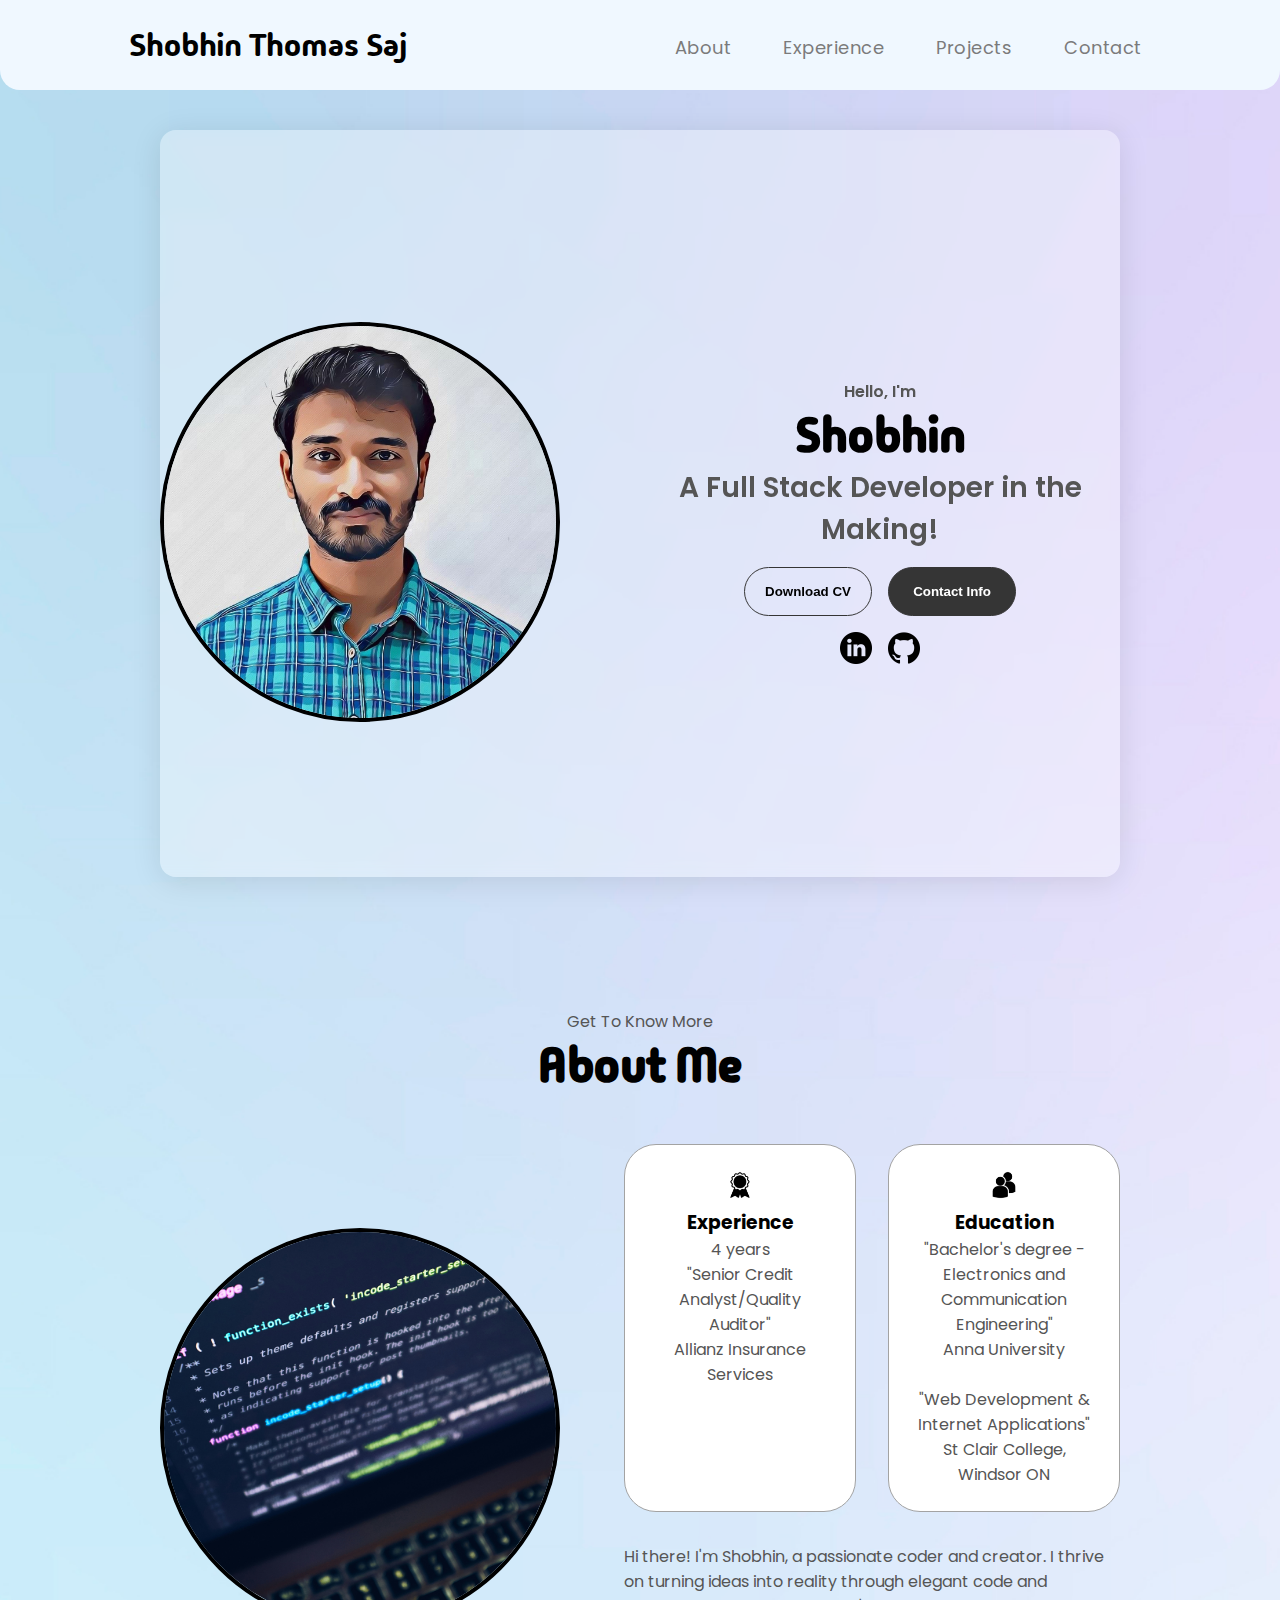
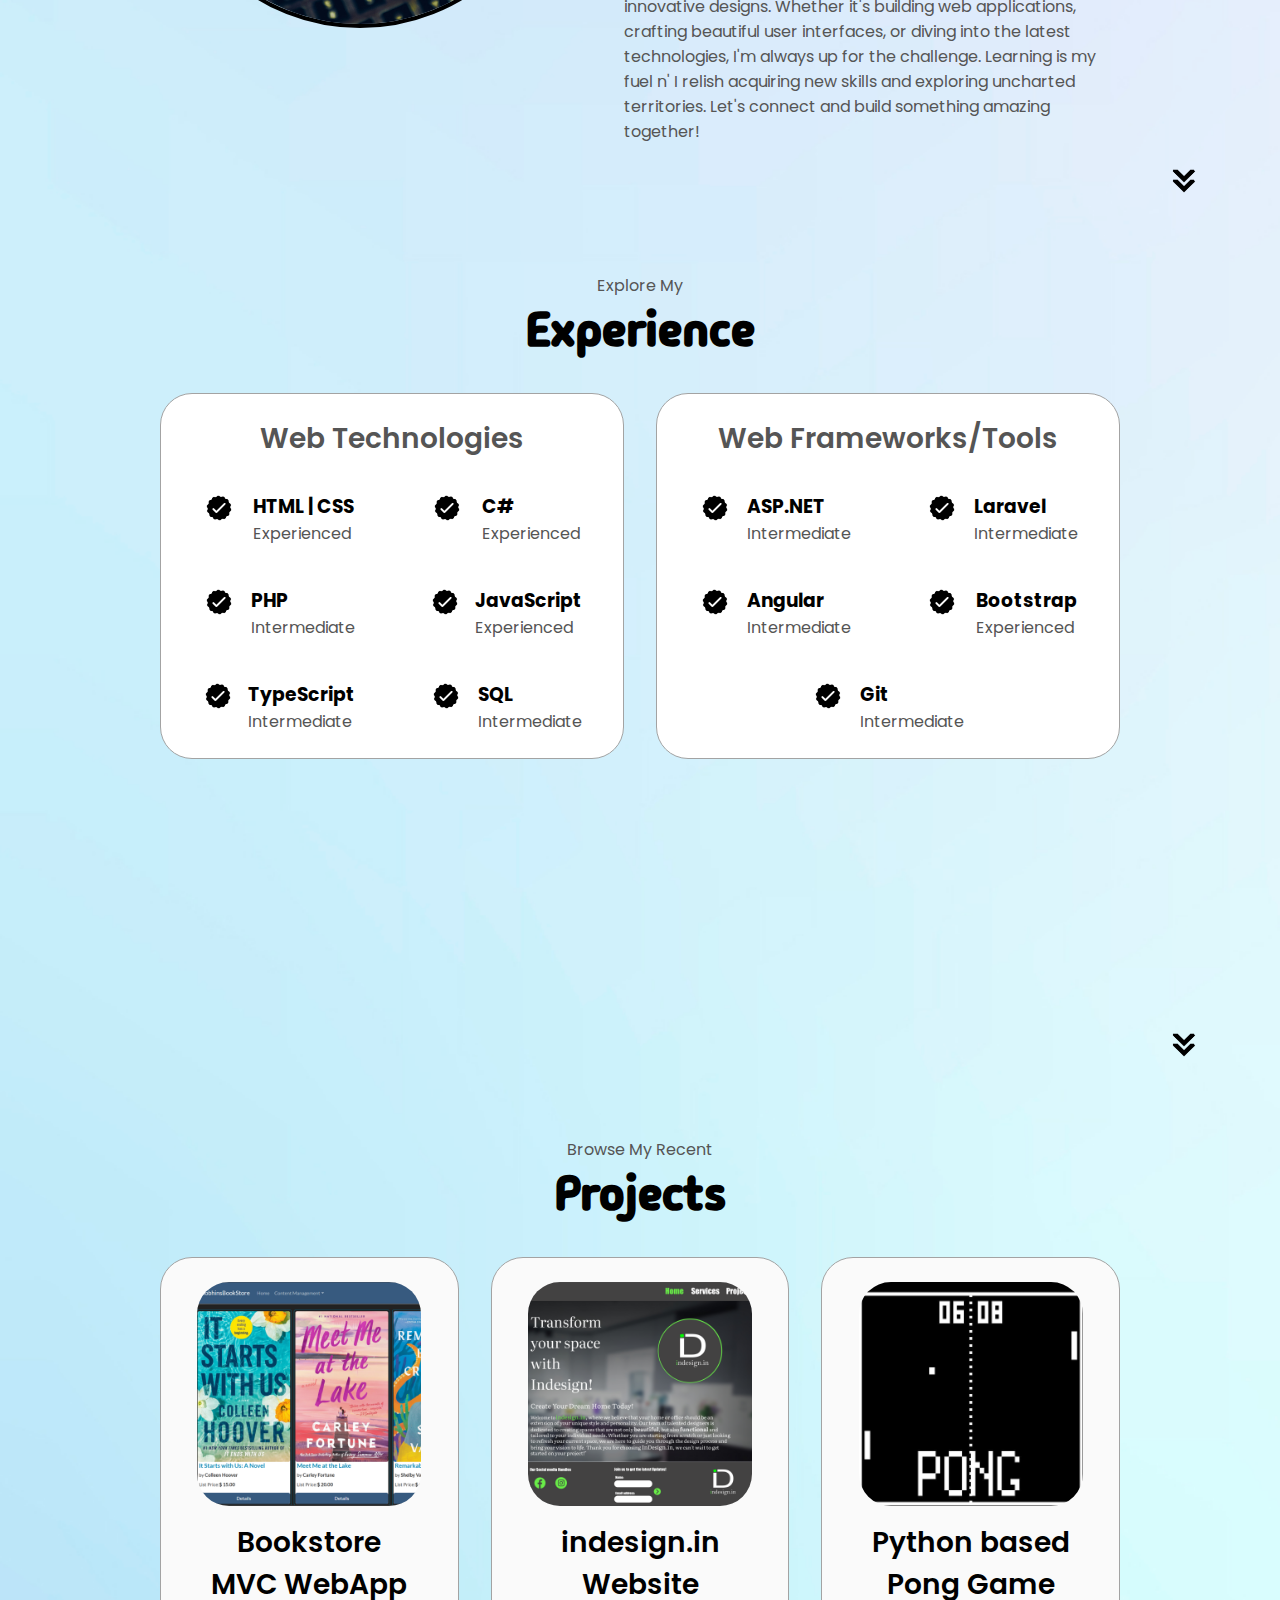
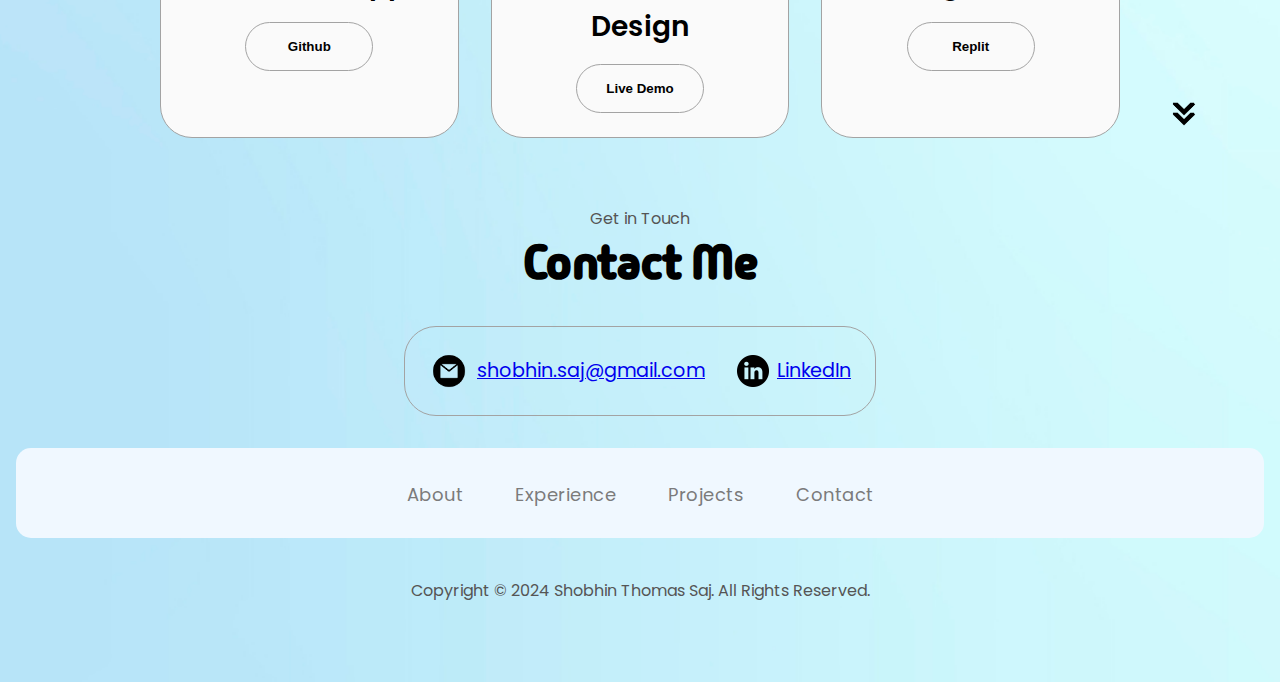
==== index.html @ ccf13d8a "navbar styling modified" ====
<!DOCTYPE html>
<html lang="en">
  <head>
    <meta charset="UTF-8" />
    <meta http-equiv="X-UA-Compatible" content="IE=edge" />
    <meta name="viewport" content="width=device-width, initial-scale=1.0" />
    <title>Shobhin Thomas Saj</title>
    <link rel="stylesheet" href="style.css" />
    <link rel="stylesheet" href="mediaqueries.css" />
    <script src="js/jquery.js"></script>
    <script src="js/script.js"></script>
  </head>
  <body>
    <nav id="desktop-nav">
      <div class="logo">Shobhin Thomas Saj</div>
      <div>
        <ul class="nav-links">
          <li><a href="#about">About</a></li>
          <li><a href="#experience">Experience</a></li>
          <li><a href="#projects">Projects</a></li>
          <li><a href="#contact">Contact</a></li>
        </ul>
      </div>
    </nav>
    <nav id="hamburger-nav">
      <div class="logo">Shobhin Thomas Saj</div>
      <div class="hamburger-menu">
        <div class="hamburger-icon">
          <span></span>
          <span></span>
          <span></span>
        </div>
        <div class="menu-links">
          <li><a href="#about">About</a></li>
          <li><a href="#experience">Experience</a></li>
          <li><a href="#projects">Projects</a></li>
          <li><a href="#contact">Contact</a></li>
        </div>
      </div>
    </nav>
    <section id="profile">
      <div class="section__pic-container">
        <img src="./assets/me.jpeg" alt="profile picture" />
      </div>
      <div class="section__text">
        <p class="section__text__p1">Hello, I'm</p>
        <h1 class="title">Shobhin</h1>
        <p class="section__text__p2">A Full Stack Developer in the Making!</p>
        <div class="btn-container">
          <button
            class="btn btn-color-2"
            onclick="window.open('./files/resume_shobhinthomassaj.pdf')" id="downloadLink"
          >
            Download CV
          </button>
          <button class="btn btn-color-1" onclick="location.href='./#contact'">
            Contact Info
          </button>
        </div>
        <div id="socials-container">
          <img
            src="./assets/linkedin.png"
            alt="My LinkedIn profile"
            class="icon"
            onclick="location.href='https://www.linkedin.com/in/shobhin-thomas-saj-b57856126'"
          />
          <img
            src="./assets/github.png"
            alt="My Github profile"
            class="icon"
            onclick="location.href='https://github.com/ShobhinSaj?tab=repositories/'"
          />
        </div>
      </div>
    </section>
    <section id="about">
      <p class="section__text__p1">Get To Know More</p>
      <h1 class="title">About Me</h1>
      <div class="section-container">
        <div class="section__pic-container">
          <img
            src="./assets/luca-bravo-XJXWbfSo2f0-unsplash.jpg"
            alt="Profile picture"
            data-source="Photo by Luca Bravo on Unsplash"
            class="about-pic"
          />
        </div>
        <div class="about-details-container">
          <div class="about-containers">
            <div class="details-container">
              <img
                src="./assets/experience.png"
                alt="Experience icon"
                class="icon"
              />
              <h3>Experience</h3>
              <p>4 years <br />"Senior Credit Analyst/Quality Auditor"<br />Allianz Insurance Services</p>
            </div>
            <div class="details-container">
              <img
                src="./assets/education.png"
                alt="Education icon"
                class="icon"
              />
              <h3>Education</h3>
              <p>"Bachelor's degree - Electronics and Communication Engineering"<br />Anna University<br /><br />
                "Web Development & Internet Applications"<br />St Clair College, Windsor ON</p>
            </div>
          </div>
          <div class="text-container">
            <p>
              Hi there! I'm Shobhin, a passionate coder and creator. I thrive on turning ideas 
          into reality through elegant code and innovative designs. Whether it's building 
          web applications, crafting beautiful user interfaces, or diving into the latest 
          technologies, I'm always up for the challenge. Learning is my fuel n' I relish 
          acquiring new skills and exploring uncharted territories. Let's connect and build 
          something amazing together!
            </p>
          </div>
        </div>
      </div>
      <img
        src="./assets/arrow.png"
        alt="Arrow icon"
        class="icon arrow"
        onclick="location.href='./#experience'"
      />
    </section>
    <section id="experience">
      <p class="section__text__p1">Explore My</p>
      <h1 class="title">Experience</h1>
      <div class="experience-details-container">
        <div class="about-containers">
          <div class="details-container">
            <h2 class="experience-sub-title">Web Technologies</h2>
            <div class="article-container">
              <article>
                <img
                  src="./assets/checkmark.png"
                  alt="Experience icon"
                  class="icon"
                />
                <div>
                  <h3>HTML | CSS</h3>
                  <p>Experienced</p>
                </div>
              </article>
              <article>
                <img
                  src="./assets/checkmark.png"
                  alt="Experience icon"
                  class="icon"
                />
                <div>
                  <h3>C#</h3>
                  <p>Experienced</p>
                </div>
              </article>
              <article>
                <img
                  src="./assets/checkmark.png"
                  alt="Experience icon"
                  class="icon"
                />
                <div>
                  <h3>PHP</h3>
                  <p>Intermediate</p>
                </div>
              </article>
              <article>
                <img
                  src="./assets/checkmark.png"
                  alt="Experience icon"
                  class="icon"
                />
                <div>
                  <h3>JavaScript</h3>
                  <p>Experienced</p>
                </div>
              </article>
              <article>
                <img
                  src="./assets/checkmark.png"
                  alt="Experience icon"
                  class="icon"
                />
                <div>
                  <h3>TypeScript</h3>
                  <p>Intermediate</p>
                </div>
              </article>
              <article>
                <img
                  src="./assets/checkmark.png"
                  alt="Experience icon"
                  class="icon"
                />
                <div>
                  <h3>SQL</h3>
                  <p>Intermediate</p>
                </div>
              </article>
            </div>
          </div>
          <div class="details-container">
            <h2 class="experience-sub-title">Web Frameworks/Tools</h2>
            <div class="article-container">
              <article>
                <img
                  src="./assets/checkmark.png"
                  alt="Experience icon"
                  class="icon"
                />
                <div>
                  <h3>ASP.NET</h3>
                  <p>Intermediate</p>
                </div>
              </article>
              <article>
                <img
                  src="./assets/checkmark.png"
                  alt="Experience icon"
                  class="icon"
                />
                <div>
                  <h3>Laravel</h3>
                  <p>Intermediate</p>
                </div>
              </article>
              <article>
                <img
                  src="./assets/checkmark.png"
                  alt="Experience icon"
                  class="icon"
                />
                <div>
                  <h3>Angular</h3>
                  <p>Intermediate</p>
                </div>
              </article>
              <article>
                <img
                  src="./assets/checkmark.png"
                  alt="Experience icon"
                  class="icon"
                />
                <div>
                  <h3>Bootstrap</h3>
                  <p>Experienced</p>
                </div>
              </article>
              <article>
                <img
                  src="./assets/checkmark.png"
                  alt="Experience icon"
                  class="icon"
                />
                <div>
                  <h3>Git</h3>
                  <p>Intermediate</p>
                </div>
              </article>
              
            </div>
          </div>
        </div>
      </div>
      <img
        src="./assets/arrow.png"
        alt="Arrow icon"
        class="icon arrow"
        onclick="location.href='./#projects'"
      />
    </section>
    <section id="projects">
      <p class="section__text__p1">Browse My Recent</p>
      <h1 class="title">Projects</h1>
      <div class="experience-details-container">
        <div class="about-containers">
          <div class="details-container color-container">
            <div class="article-container">
              <img
                src="./assets/project-1.png"
                alt="Project 1"
                class="project-img"
              />
            </div>
            <h2 class="experience-sub-title project-title">Bookstore MVC WebApp</h2>
            <div class="btn-container">
              <button
                class="btn btn-color-2 project-btn"
                onclick="location.href='https://github.com/ShobhinSaj/ShobhinsBookStore'"
              >
                Github
              </button>
              <!-- <button
                class="btn btn-color-2 project-btn"
                onclick="location.href='https://github.com/'"
              >
                Live Demo
              </button> -->
            </div>
          </div>
          <div class="details-container color-container">
            <div class="article-container">
              <img
                src="./assets/project-2.png"
                alt="Project 2"
                class="project-img"
              />
            </div>
            <h2 class="experience-sub-title project-title">indesign.in Website Design</h2>
            <div class="btn-container">
              <!-- <button
                class="btn btn-color-2 project-btn"
                onclick="location.href='https://www.figma.com/proto/IPpcZdiH5RXrulRKrJvCzx/Indesign?type=design&node-id=0-1&scaling=contain&page-id=0%3A1&starting-point-node-id=1%3A2'"
              >
                Github
              </button> -->
              <button
                class="btn btn-color-2 project-btn"
                onclick="location.href='https://www.figma.com/proto/IPpcZdiH5RXrulRKrJvCzx/Indesign?type=design&node-id=0-1&scaling=contain&page-id=0%3A1&starting-point-node-id=1%3A2'"
              >
                Live Demo
              </button>
            </div>
          </div>
          <div class="details-container color-container">
            <div class="article-container">
              <img
                src="./assets/pong.jpeg"
                alt="Project 3"
                class="project-img"
              />
            </div>
            <h2 class="experience-sub-title project-title">Python based Pong Game</h2>
            <div class="btn-container">
              <button
                class="btn btn-color-2 project-btn"
                onclick="location.href='https://replit.com/@Shobhinsaj/Pong'"
              >
                Replit
              </button>
              
            </div>
          </div>
        </div>
      </div>
      <img
        src="./assets/arrow.png"
        alt="Arrow icon"
        class="icon arrow"
        onclick="location.href='./#contact'"
      />
    </section>
    <section id="contact">
      <p class="section__text__p1">Get in Touch</p>
      <h1 class="title">Contact Me</h1>
      <div class="contact-info-upper-container">
        <div class="contact-info-container">
          <img
            src="./assets/email.png"
            alt="Email icon"
            class="icon contact-icon email-icon"
          />
          <p><a href="mailto:shobhin.saj@gmail.com">shobhin.saj@gmail.com</a></p>
        </div>
        <div class="contact-info-container">
          <img
            src="./assets/linkedin.png"
            alt="LinkedIn icon"
            class="icon contact-icon"
          />
          <p><a href="https://www.linkedin.com/in/shobhin-thomas-saj-b57856126">LinkedIn</a></p>
        </div>
      </div>
    </section>
    <footer>
      <nav class="footer-nav">
        <div class="nav-links-container">
          <ul class="nav-links">
            <li><a href="#about">About</a></li>
            <li><a href="#experience">Experience</a></li>
            <li><a href="#projects">Projects</a></li>
            <li><a href="#contact">Contact</a></li>
          </ul>
        </div>
      </nav>
      <p>Copyright &#169; 2024 Shobhin Thomas Saj. All Rights Reserved.</p>
    </footer>
    <!-- <script src="script.js"></script> -->
  </body>
</html>
---- style.css ----
/* GENERAL */

@import url("https://fonts.googleapis.com/css2?family=Poppins:wght@300;400;500;600&display=swap");
@import url("https://fonts.googleapis.com/css?family=Madimi+One:400,500,700,900&display=swap");
@import url("https://fonts.googleapis.com/css?family=Roboto:400,500,700,900&display=swap");

* {
  margin: 0;
  padding: 0;
}

body {
  font-family: "Poppins", sans-serif;
  background: #161415 url(assets/bg.jpg) no-repeat top center;
   background-size: cover !important;
	-webkit-background-size: cover !important;
}

html {
  scroll-behavior: smooth;
}

p {
  color: rgb(85, 85, 85);
}

/* TRANSITION */

a,
.btn {
  transition: all 300ms ease;
}

/* DESKTOP NAV */

nav,
.nav-links {
  display: flex;
}

nav {
  justify-content: space-around;
  align-items: center;
  height: 10vh;
  background-color: aliceblue;
  margin-bottom: 2.5rem;
  border-bottom-left-radius: 20px;
  border-bottom-right-radius: 20px;
}

.nav-links {
  gap: 2rem;
  list-style: none;
  font-size: 1.5rem;
}

.nav-links a{
  position: relative;
  text-decoration: none;
  font-family: "Poppins", sans-serif;
  color: #7b7b7b;
  font-size: 18px;
  letter-spacing: 0.5px;
  padding: 0 10px;
}
.nav-links a::after{
  content: "";
  position: absolute;
  background-color: #4fef3a;
  height: 3px;
  width: 0;
  left: 0;
  bottom: -10px;
  transition: 0.3s;
}
.nav-links a:hover{
  color: #000000;
}
.nav-links a:hover:after {
  width: 100%;
}
/* hamburger menu nav styles */
.menu-links.open li{
  margin-bottom:8px;
}
.menu-links.open a{
  position: relative;
  text-decoration: none;
  font-family: "Poppins", sans-serif;
  color: #7b7b7b;
  font-size: 1.5rem;
  /* letter-spacing: 0.5px; */
  /* padding: 0 10px; */
}
.menu-links.open a::after{
  content: "";
  position: absolute;
  background-color: #4fef3a;
  height: 3px;
  width: 0;
  left: 0;
  bottom: -2px;
  transition: 0.3s;
}
.menu-links.open a:hover {
  color: #000000;
}
.menu-links.open a:hover:after {
  width: 100%;
}
.logo {
  font-family: "Madimi One", sans-serif;
  font-size: 2rem;
}

.logo:hover {
  cursor: default;
}

/* HAMBURGER MENU */

#hamburger-nav {
  display: none;
}

.hamburger-menu {
  position: relative;
  display: inline-block;
}

.hamburger-icon {
  display: flex;
  flex-direction: column;
  justify-content: space-between;
  align-content: center;
  height: 24px;
  width: 30px;
  padding: 10px;
  border-radius: 20%;
  border: 3px solid rgb(51, 51, 51);
  cursor: pointer;
}

.hamburger-icon span {
  width: 100%;
  height: 3px;
  background-color: rgb(67, 226, 39);
  transition: all 0.3s;
}

.menu-links {
  position: absolute;
  top: 100%;
  right: 0;
  background-color: white;
  width: 200px;
  max-height: 0;
  overflow: hidden;
  transition: all 0.3 ease-in-out;
}

.menu-links a {
  display: block;
  padding: 10px;
  text-align: center;
  font-family: "Poppins", sans-serif;
  color: #7b7b7b;
  font-size: 1.5rem;
  
  text-decoration: none;
  transition: all 0.3 ease-in-out;
}

.menu-links li {
  list-style: none;
}

.menu-links.open {
  max-height: 500px;
  z-index: 999;
}
.hamburger-icon.open{
  transition: transform 0.3s ease;
}
.hamburger-icon.open span:first-child {
  transform: rotate(45deg) translate(8px,8px);
  background-color: rgb(252, 23, 23);
}

.hamburger-icon.open span:nth-child(2) {
  opacity: 0;
}

.hamburger-icon.open span:last-child {
  transform: rotate(-45deg) translate(7px,-7px); 
  background-color: rgb(252, 23, 23);
}

.hamburger-icon span:first-child {
  transform: none;
}

.hamburger-icon span:first-child {
  opacity: 1;
}

.hamburger-icon span:first-child {
  transform: none;
}

/* SECTIONS */

section {
  padding-top: 4vh;
  height: 96vh;
  margin: 0 10rem;
  box-sizing: border-box;
  min-height: fit-content;
}

.section-container {
  display: flex;
}

/* PROFILE SECTION */

#profile {
  display: flex;
  justify-content: center;
  gap: 5rem;
  height: 80vh;
  /* From https://css.glass */
  background: rgba(255, 255, 255, 0.34);
  border-radius: 16px;
  box-shadow: 0 4px 30px rgba(0, 0, 0, 0.1);
  backdrop-filter: blur(6.7px);
  -webkit-backdrop-filter: blur(6.7px);

}

.section__pic-container {
  display: flex;
  height: 400px;
  width: 400px;
  margin: auto 0;
}
.section__pic-container img{
  border-radius: 50%;
  border: 4px solid black;
}
.section__text {
  align-self: center;
  text-align: center;
}

.section__text p {
  font-weight: 600;
}

.section__text__p1 {
  text-align: center;
}

.section__text__p2 {
  font-size: 1.75rem;
  margin-bottom: 1rem;
}

.title {
  font-family: "Madimi One", sans-serif;
  font-size: 3rem;
  text-align: center;
}

#socials-container {
  display: flex;
  justify-content: center;
  margin-top: 1rem;
  gap: 1rem;
}

/* ICONS */

.icon {
  cursor: pointer;
  height: 2rem;
}
img.icon:hover{
  filter: drop-shadow(0px 12px 16px #4be269);
}
/* BUTTONS */

.btn-container {
  display: flex;
  justify-content: center;
  gap: 1rem;
}

.btn {
  font-weight: 600;
  transition: all 300ms ease;
  padding: 1rem;
  width: 8rem;
  border-radius: 2rem;
}

.btn-color-1,
.btn-color-2 {
  border: rgb(53, 53, 53) 0.1rem solid;
}

.btn-color-1:hover,
.btn-color-2:hover {
  cursor: pointer;
}

.btn-color-1,
.btn-color-2:hover {
  background: rgb(53, 53, 53);
  color: white;
}

.btn-color-1:hover {
  background: rgb(0, 0, 0);
}

.btn-color-2 {
  background: none;
}

.btn-color-2:hover {
  border: rgb(255, 255, 255) 0.1rem solid;
}

.btn-container {
  gap: 1rem;
}

/* ABOUT SECTION */

#about {
  position: relative;

}

.about-containers {
  gap: 2rem;
  margin-bottom: 2rem;
  margin-top: 2rem;
}

.about-details-container {
  justify-content: center;
  flex-direction: column;
}

.about-containers,
.about-details-container {
  display: flex;
}

.about-pic {
  border-radius: 2rem;
}

.arrow {
  position: absolute;
  right: -5rem;
  bottom: 2.5rem;
}

.details-container {
  padding: 1.5rem;
  flex: 1;
  background: white;
  border-radius: 2rem;
  border: rgb(53, 53, 53) 0.1rem solid;
  border-color: rgb(163, 163, 163);
  text-align: center;
}

.section-container {
  gap: 4rem;
  height: 80%;
}

.section__pic-container {
  height: 400px;
  width: 400px;
  margin: auto 0;
}

/* EXPERIENCE SECTION */

#experience {
  position: relative;
}

.experience-sub-title {
  color: rgb(85, 85, 85);
  font-weight: 600;
  font-size: 1.75rem;
  margin-bottom: 2rem;
}

.experience-details-container {
  display: flex;
  justify-content: center;
  flex-direction: column;
}

.article-container {
  display: flex;
  text-align: initial;
  flex-wrap: wrap;
  flex-direction: row;
  gap: 2.5rem;
  justify-content: space-around;
}

article {
  display: flex;
  width: 10rem;
  justify-content: space-around;
  gap: 0.5rem;
}

article .icon {
  cursor: default;
}

/* PROJECTS SECTION */

#projects {
  position: relative;
}

.color-container {
  border-color: rgb(163, 163, 163);
  background: rgb(250, 250, 250);
}

.project-img {
  border-radius: 2rem;
  width: 90%;
  height: 90%;
}

.project-title {
  margin: 1rem;
  color: black;
}

.project-btn {
  color: black;
  border-color: rgb(163, 163, 163);
}

/* CONTACT */

#contact {
  display: flex;
  justify-content: center;
  flex-direction: column;
  height: 70vh;
}

.contact-info-upper-container {
  display: flex;
  justify-content: center;
  border-radius: 2rem;
  border: rgb(53, 53, 53) 0.1rem solid;
  border-color: rgb(163, 163, 163);
  background: (250, 250, 250);
  margin: 2rem auto;
  padding: 0.5rem;
}
.article-container:hover {
  transition: transform 0.3s ease;
}
.article-container:hover {
  transform: scale(1.2);
}
.contact-info-container {
  display: flex;
  align-items: center;
  justify-content: center;
  gap: 0.5rem;
  margin: 1rem;
}

.contact-info-container p {
  font-size: larger;
}

.contact-icon {
  cursor: default;
}

.email-icon {
  height: 2.5rem;
}

/* FOOTER SECTION */

footer {
  height: 26vh;
  margin: 0 1rem;
}

footer p {
  text-align: center;
}
.footer-nav{
  border-radius: 15px;
}
---- mediaqueries.css ----
@media screen and (max-width: 1400px) {
  #profile {
    height: 83vh;
    margin-bottom: 6rem;
  }
  .about-containers {
    flex-wrap: wrap;
  }
  #contact,
  #projects {
    height: fit-content;
  }
}

@media screen and (max-width: 1200px) {
  #desktop-nav {
    display: none;
  }
  #hamburger-nav {
    display: flex;
  }
  #experience,
  .experience-details-container {
    margin-top: 2rem;
  }
  #profile,
  .section-container {
    display: block;
  }
  .arrow {
    display: none;
  }
  section,
  .section-container {
    height: fit-content;
  }
  section {
    margin: 0 5%;
  }
  .section__pic-container {
    width: 275px;
    height: 275px;
    margin: 0 auto 2rem;
  }
  .about-containers {
    margin-top: 0;
  }
}

@media screen and (max-width: 600px) {
  #contact,
  footer {
    height: 40vh;
  }
  #profile {
    height: 83vh;
    margin-bottom: 0;
  }
  article {
    font-size: 1rem;
  }
  footer nav {
    height: fit-content;
    margin-bottom: 2rem;
  }
  .about-containers,
  .contact-info-upper-container,
  .btn-container {
    flex-wrap: wrap;
  }
  .contact-info-container {
    margin: 0;
  }
  .contact-info-container p,
  .nav-links li a {
    font-size: 1rem;
  }
  .experience-sub-title {
    font-size: 1.25rem;
  }
  .logo {
    font-size: 1.5rem;
  }
  .nav-links {
    flex-direction: column;
    gap: 0.5rem;
    text-align: center;
  }
  .section__pic-container {
    width: auto;
    height: 46vw;
    justify-content: center;
  }
  .section__text__p2 {
    font-size: 1.25rem;
  }
  .title {
    font-size: 2rem;
  }
  .text-container {
    text-align: justify;
  }
  .footer-nav{
    border-radius: 15px;
    padding-bottom: 8px;
  }
}
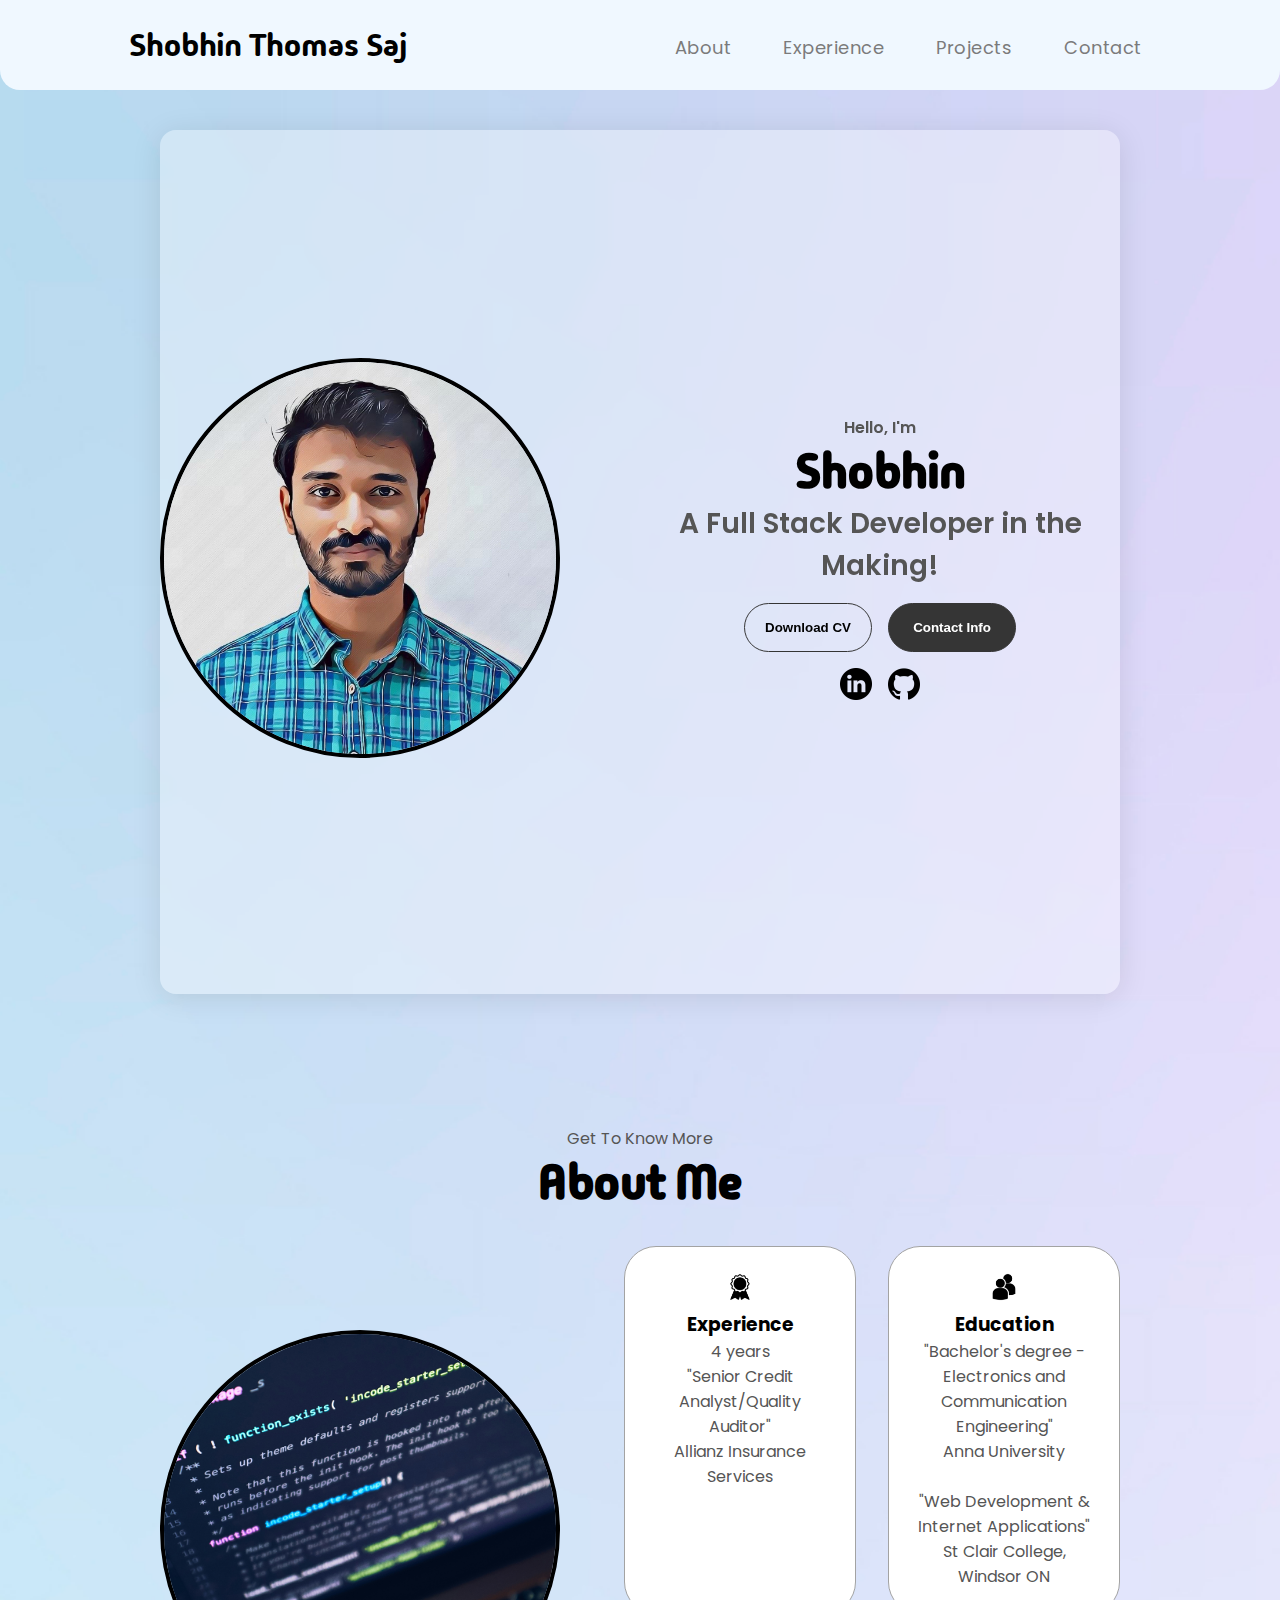
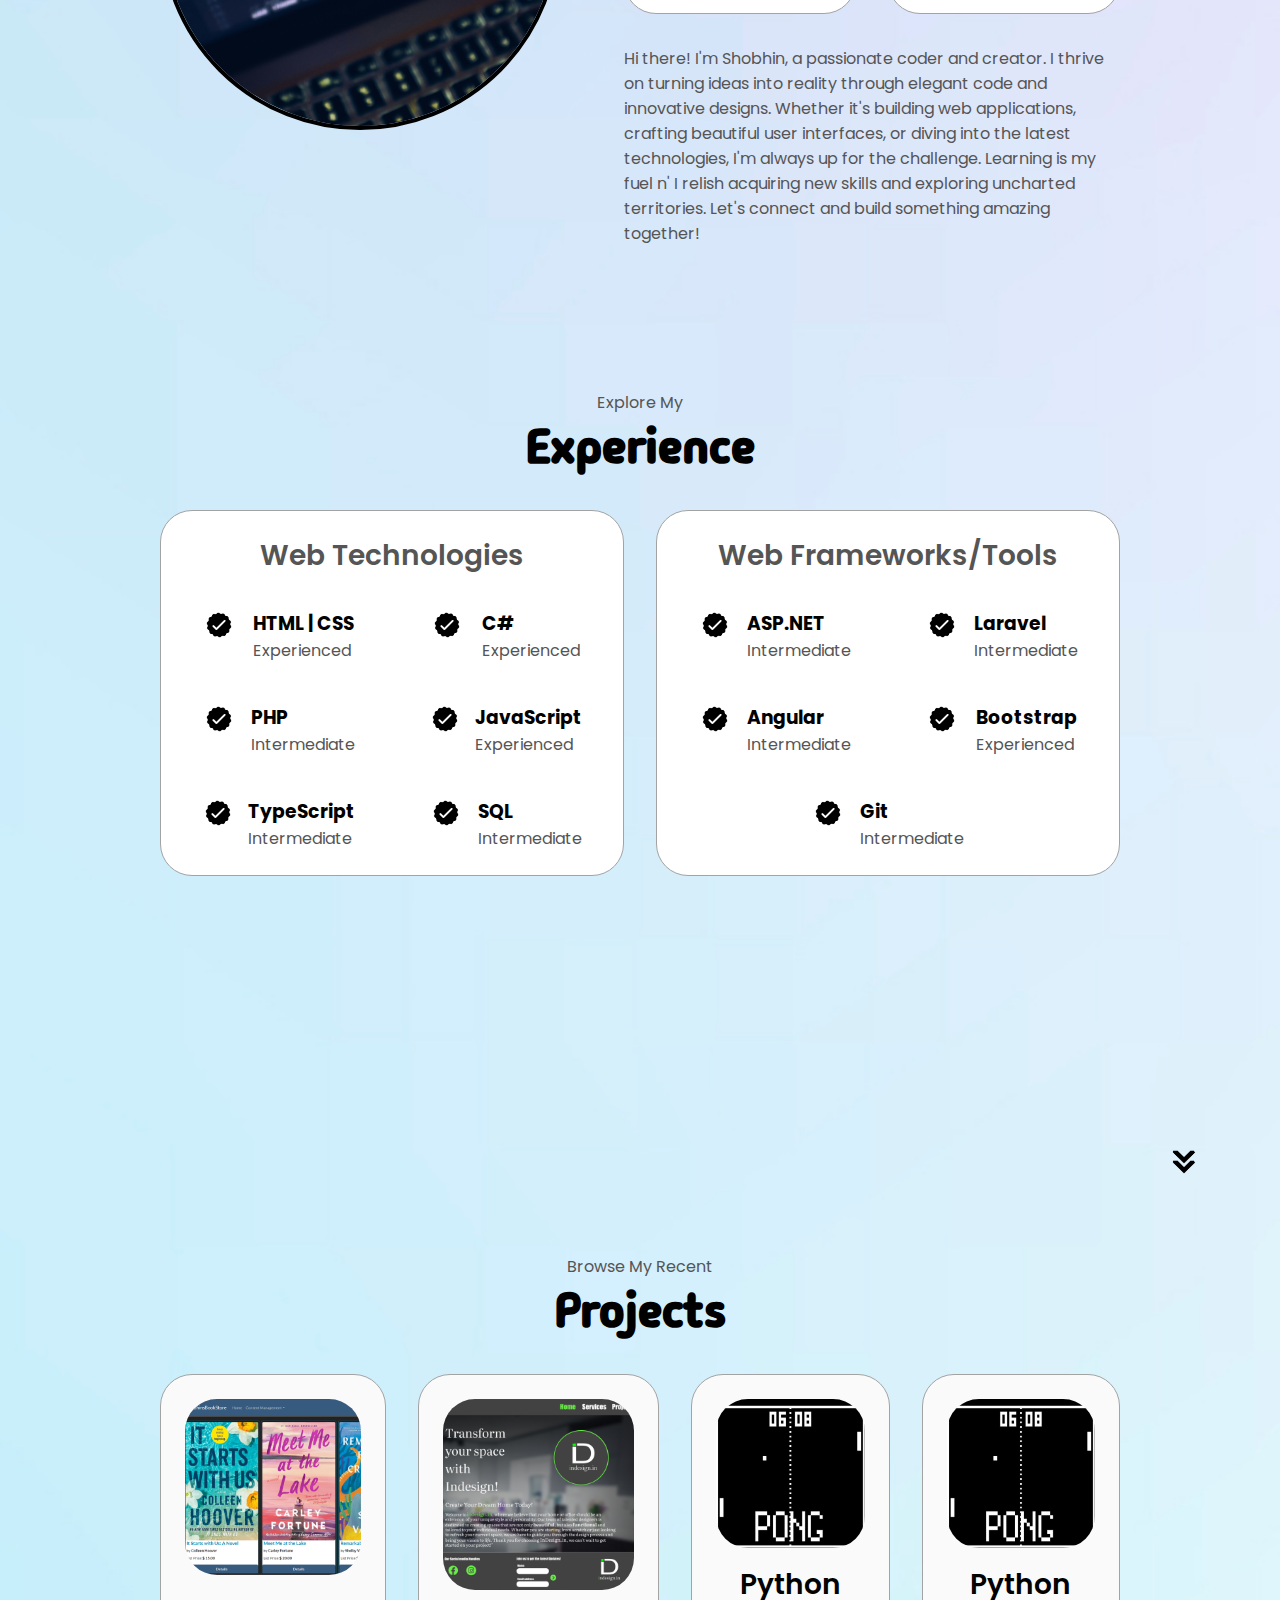
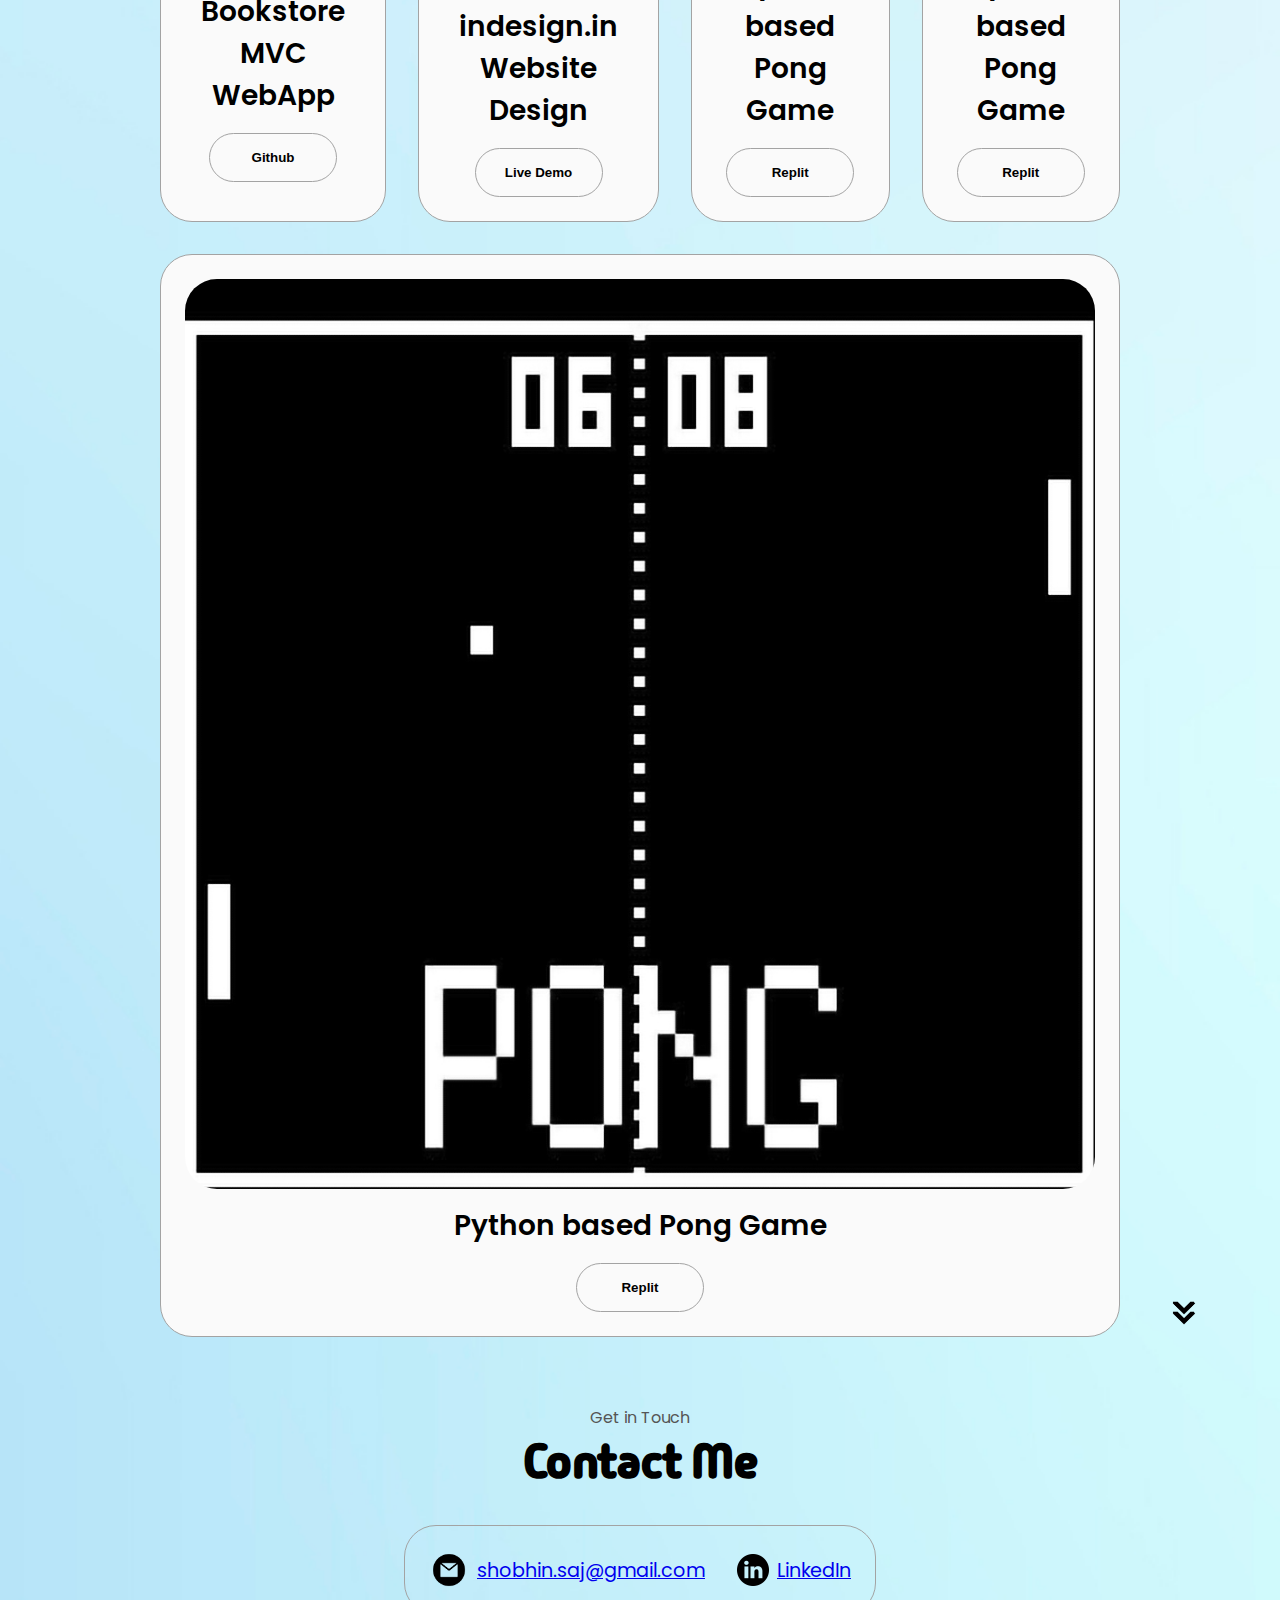
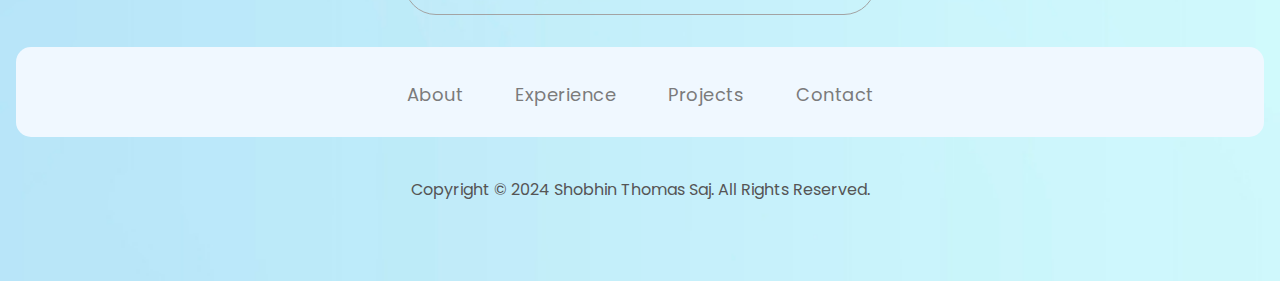
==== commit 5d4270ca: "v0.3" ====
--- a/index.html
+++ b/index.html
@@ -4,6 +4,7 @@
     <meta charset="UTF-8" />
     <meta http-equiv="X-UA-Compatible" content="IE=edge" />
     <meta name="viewport" content="width=device-width, initial-scale=1.0" />
+    <meta http-equiv="ScreenOrientation" content="autoRotate:disabled">
     <title>Shobhin Thomas Saj</title>
     <link rel="stylesheet" href="style.css" />
     <link rel="stylesheet" href="mediaqueries.css" />
@@ -73,6 +74,7 @@
         </div>
       </div>
     </section>
+    
     <section id="about">
       <p class="section__text__p1">Get To Know More</p>
       <h1 class="title">About Me</h1>
@@ -344,6 +346,46 @@
               
             </div>
           </div>
+          <!-- / -->
+          <div class="details-container color-container">
+            <div class="article-container">
+              <img
+                src="./assets/pong.jpeg"
+                alt="Project 3"
+                class="project-img"
+              />
+            </div>
+            <h2 class="experience-sub-title project-title">Python based Pong Game</h2>
+            <div class="btn-container">
+              <button
+                class="btn btn-color-2 project-btn"
+                onclick="location.href='https://replit.com/@Shobhinsaj/Pong'"
+              >
+                Replit
+              </button>
+              
+            </div>
+          </div>
+          <div class="details-container color-container">
+            <div class="article-container">
+              <img
+                src="./assets/pong.jpeg"
+                alt="Project 3"
+                class="project-img"
+              />
+            </div>
+            <h2 class="experience-sub-title project-title">Python based Pong Game</h2>
+            <div class="btn-container">
+              <button
+                class="btn btn-color-2 project-btn"
+                onclick="location.href='https://replit.com/@Shobhinsaj/Pong'"
+              >
+                Replit
+              </button>
+              
+            </div>
+          </div>
+          <!-- kk -->
         </div>
       </div>
       <img
--- a/style.css
+++ b/style.css
@@ -8,6 +8,8 @@
   margin: 0;
   padding: 0;
 }
+
+
 
 body {
   font-family: "Poppins", sans-serif;
@@ -216,6 +218,7 @@
   margin: 0 10rem;
   box-sizing: border-box;
   min-height: fit-content;
+  position: relative;
 }
 
 .section-container {
@@ -228,7 +231,7 @@
   display: flex;
   justify-content: center;
   gap: 5rem;
-  height: 80vh;
+ 
   /* From https://css.glass */
   background: rgba(255, 255, 255, 0.34);
   border-radius: 16px;
@@ -340,9 +343,8 @@
 
 #about {
   position: relative;
-
-}
-
+  overflow:hidden ;
+}
 .about-containers {
   gap: 2rem;
   margin-bottom: 2rem;
@@ -381,7 +383,7 @@
 
 .section-container {
   gap: 4rem;
-  height: 80%;
+  /* height: 80%; */
 }
 
 .section__pic-container {
@@ -441,10 +443,9 @@
 }
 
 .project-img {
-  border-radius: 2rem;
-  width: 90%;
-  height: 90%;
-}
+  transition: all 0.3s ease;
+  width: 100%;
+  }
 
 .project-title {
   margin: 1rem;
@@ -475,10 +476,14 @@
   margin: 2rem auto;
   padding: 0.5rem;
 }
-.article-container:hover {
-  transition: transform 0.3s ease;
-}
-.article-container:hover {
+#projects .article-container{
+  border-radius: 2rem;
+  overflow: hidden;
+}
+#projects .article-container img{
+  object-fit: cover;
+}
+#projects .article-container img:hover {
   transform: scale(1.2);
 }
 .contact-info-container {
--- a/mediaqueries.css
+++ b/mediaqueries.css
@@ -1,6 +1,6 @@
 @media screen and (max-width: 1400px) {
   #profile {
-    height: 83vh;
+   padding-bottom:5vh;
     margin-bottom: 6rem;
   }
   .about-containers {
@@ -52,10 +52,7 @@
   footer {
     height: 40vh;
   }
-  #profile {
-    height: 83vh;
-    margin-bottom: 0;
-  }
+  
   article {
     font-size: 1rem;
   }
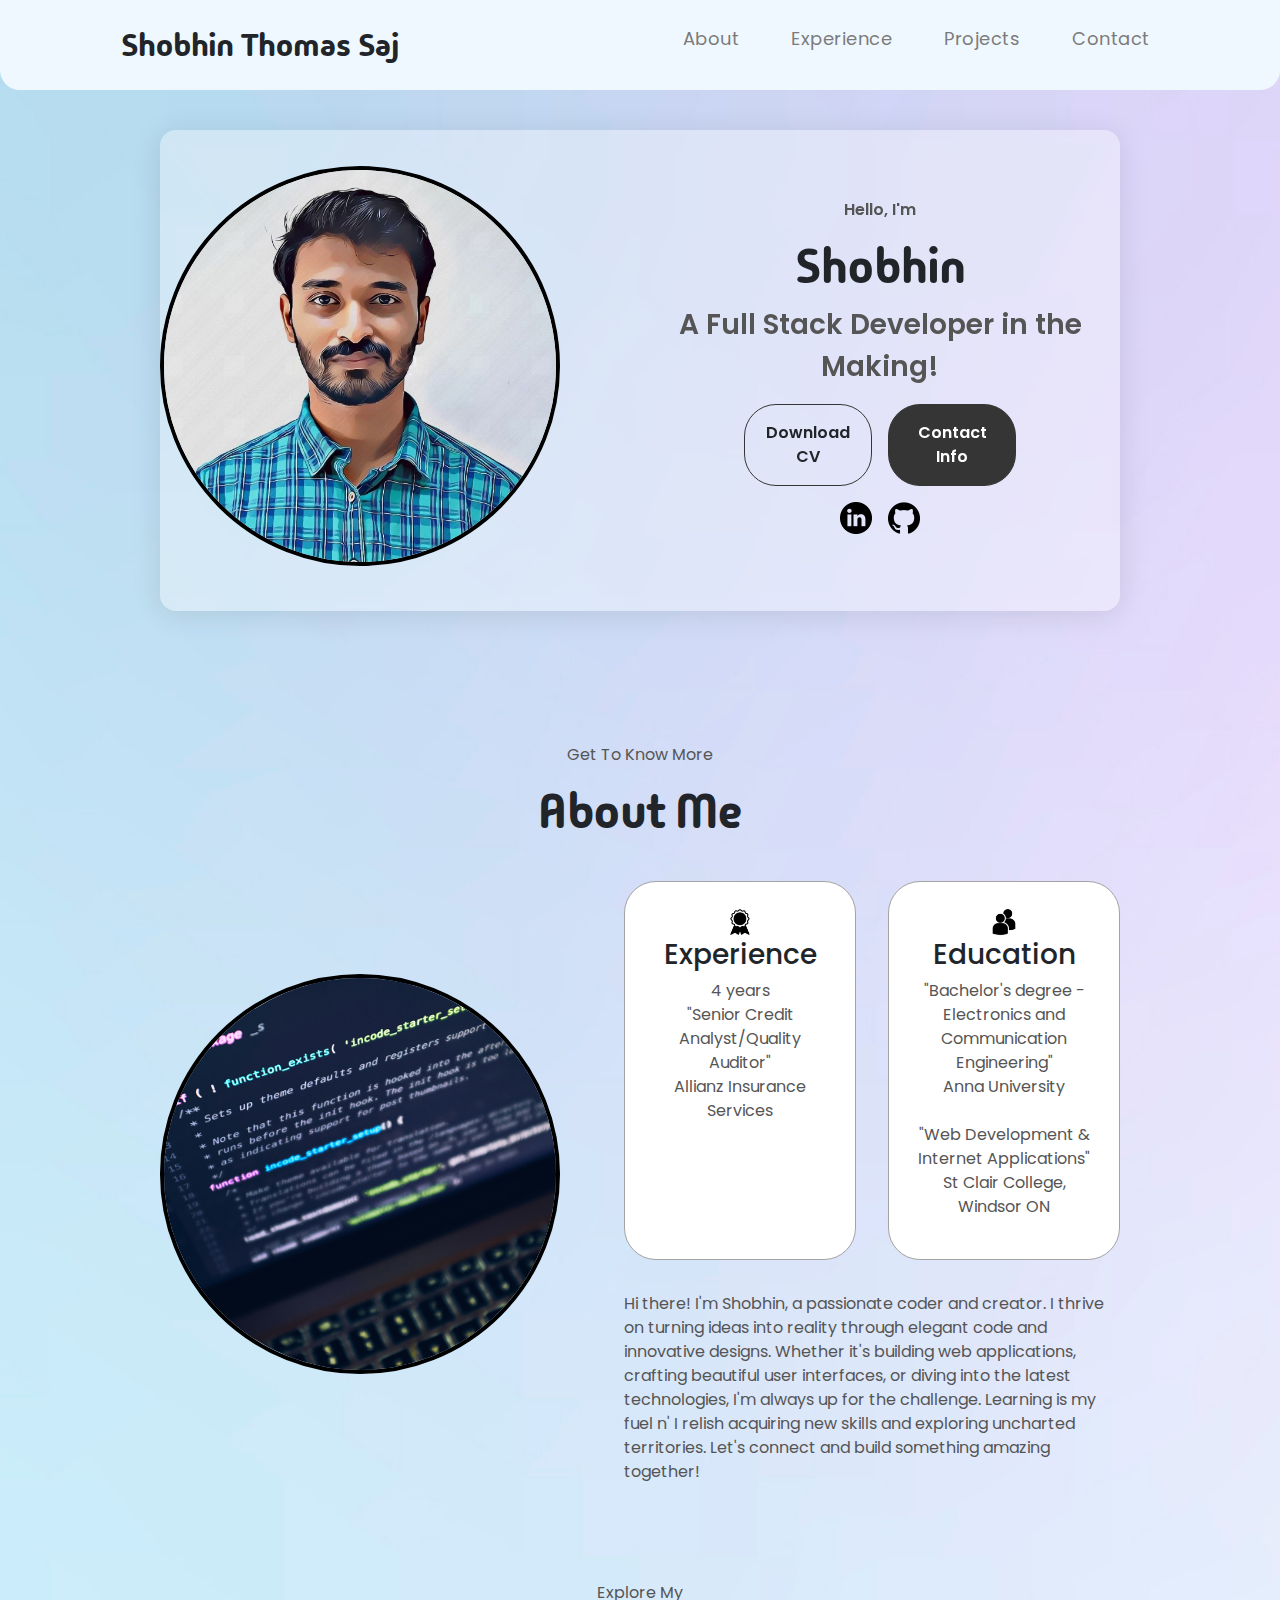
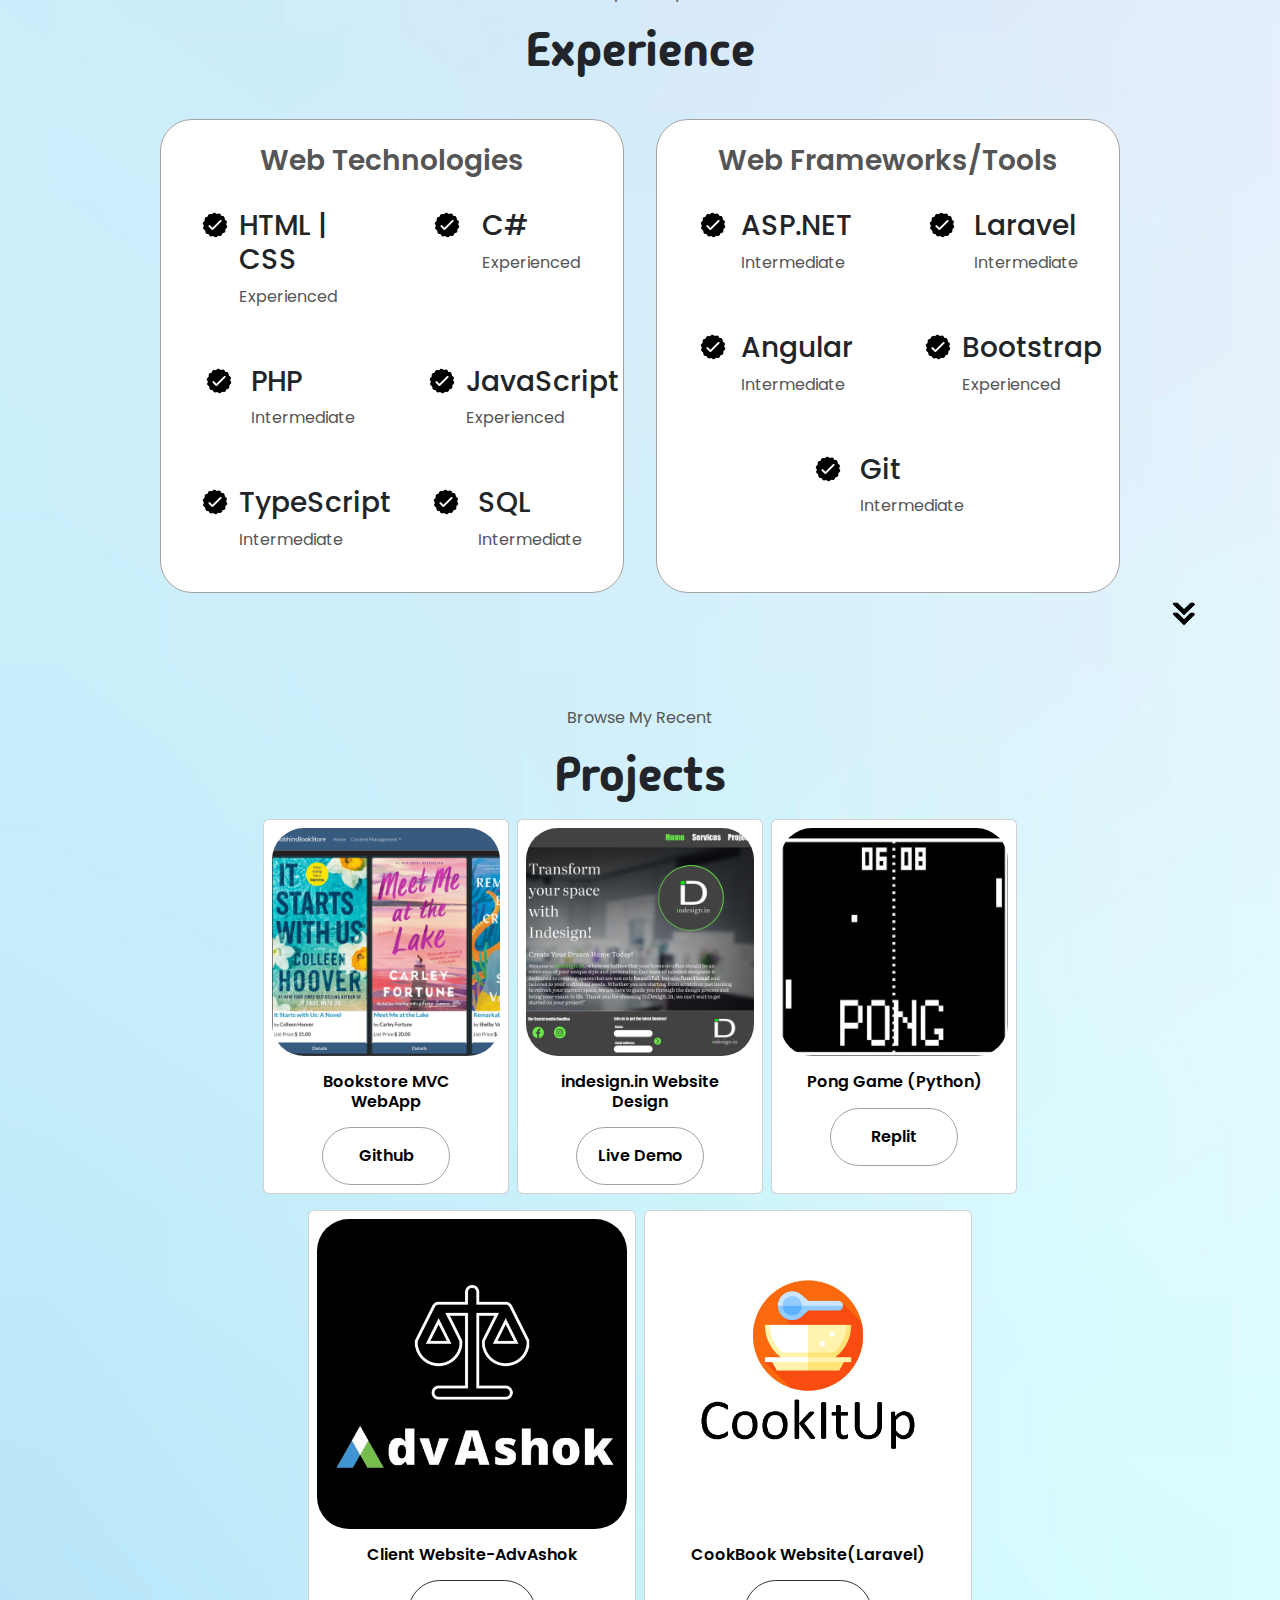
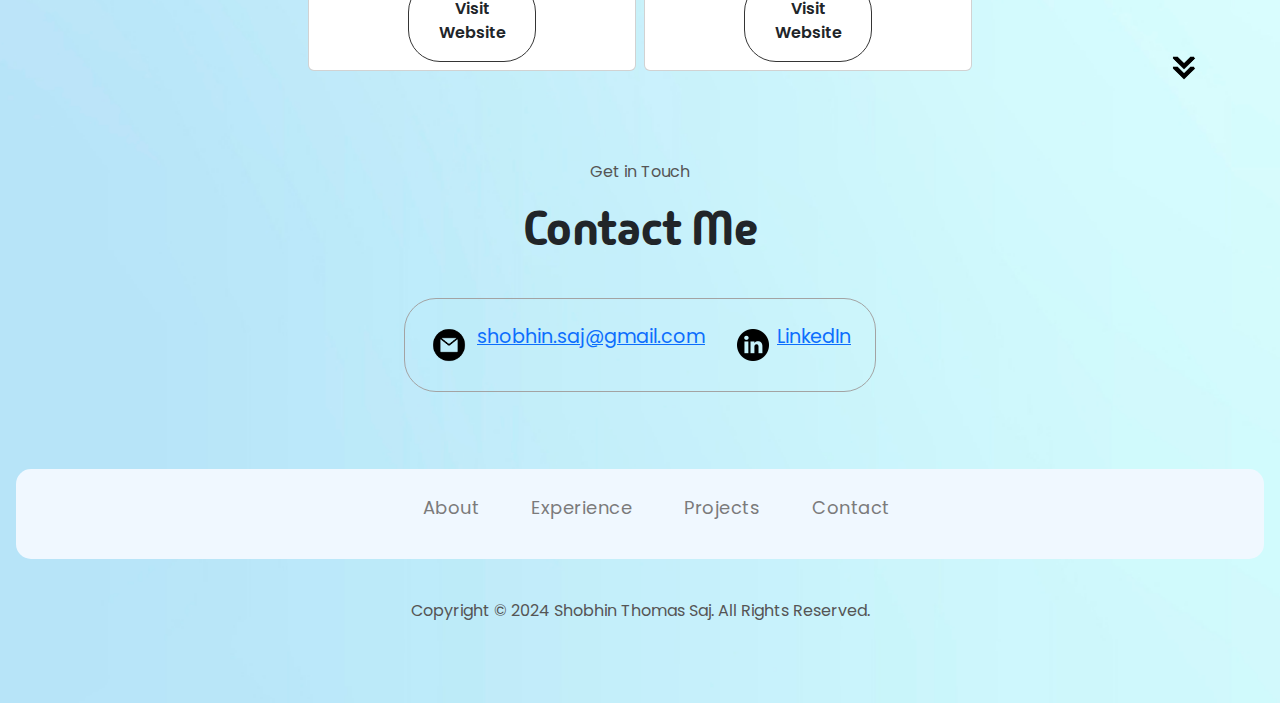
==== commit a28a8432: "v0.4" ====
--- a/index.html
+++ b/index.html
@@ -6,6 +6,8 @@
     <meta name="viewport" content="width=device-width, initial-scale=1.0" />
     <meta http-equiv="ScreenOrientation" content="autoRotate:disabled">
     <title>Shobhin Thomas Saj</title>
+    <link href="https://cdn.jsdelivr.net/npm/bootstrap@5.3.3/dist/css/bootstrap.min.css" rel="stylesheet" integrity="sha384-QWTKZyjpPEjISv5WaRU9OFeRpok6YctnYmDr5pNlyT2bRjXh0JMhjY6hW+ALEwIH" crossorigin="anonymous">
+    <script src="https://cdn.jsdelivr.net/npm/bootstrap@5.3.3/dist/js/bootstrap.bundle.min.js" integrity="sha384-YvpcrYf0tY3lHB60NNkmXc5s9fDVZLESaAA55NDzOxhy9GkcIdslK1eN7N6jIeHz" crossorigin="anonymous"></script>
     <link rel="stylesheet" href="style.css" />
     <link rel="stylesheet" href="mediaqueries.css" />
     <script src="js/jquery.js"></script>
@@ -277,9 +279,9 @@
     <section id="projects">
       <p class="section__text__p1">Browse My Recent</p>
       <h1 class="title">Projects</h1>
-      <div class="experience-details-container">
-        <div class="about-containers">
-          <div class="details-container color-container">
+      <div class="">
+        <div class=" row column-gap-2 justify-content-center ">
+          <div class="card my-2 p-2 rounded-2 text-center col-8 col-md-3">
             <div class="article-container">
               <img
                 src="./assets/project-1.png"
@@ -287,23 +289,17 @@
                 class="project-img"
               />
             </div>
-            <h2 class="experience-sub-title project-title">Bookstore MVC WebApp</h2>
+            <h2 class="experience-sub-title project-title fs-6 ">Bookstore MVC WebApp</h2>
             <div class="btn-container">
               <button
-                class="btn btn-color-2 project-btn"
+                class="btn btn-color-2 project-btn "
                 onclick="location.href='https://github.com/ShobhinSaj/ShobhinsBookStore'"
               >
                 Github
               </button>
-              <!-- <button
-                class="btn btn-color-2 project-btn"
-                onclick="location.href='https://github.com/'"
-              >
-                Live Demo
-              </button> -->
-            </div>
-          </div>
-          <div class="details-container color-container">
+            </div>
+          </div>
+          <div class="card my-2 p-2 rounded-2 text-center col-8 col-md-3">
             <div class="article-container">
               <img
                 src="./assets/project-2.png"
@@ -311,14 +307,8 @@
                 class="project-img"
               />
             </div>
-            <h2 class="experience-sub-title project-title">indesign.in Website Design</h2>
+            <h2 class="experience-sub-title project-title fs-6 ">indesign.in Website Design</h2>
             <div class="btn-container">
-              <!-- <button
-                class="btn btn-color-2 project-btn"
-                onclick="location.href='https://www.figma.com/proto/IPpcZdiH5RXrulRKrJvCzx/Indesign?type=design&node-id=0-1&scaling=contain&page-id=0%3A1&starting-point-node-id=1%3A2'"
-              >
-                Github
-              </button> -->
               <button
                 class="btn btn-color-2 project-btn"
                 onclick="location.href='https://www.figma.com/proto/IPpcZdiH5RXrulRKrJvCzx/Indesign?type=design&node-id=0-1&scaling=contain&page-id=0%3A1&starting-point-node-id=1%3A2'"
@@ -327,7 +317,7 @@
               </button>
             </div>
           </div>
-          <div class="details-container color-container">
+          <div class="card my-2 p-2 rounded-2 text-center col-8 col-md-3">
             <div class="article-container">
               <img
                 src="./assets/pong.jpeg"
@@ -335,7 +325,7 @@
                 class="project-img"
               />
             </div>
-            <h2 class="experience-sub-title project-title">Python based Pong Game</h2>
+            <h2 class="experience-sub-title project-title fs-6 ">Pong Game (Python)</h2>
             <div class="btn-container">
               <button
                 class="btn btn-color-2 project-btn"
@@ -347,41 +337,37 @@
             </div>
           </div>
           <!-- / -->
-          <div class="details-container color-container">
-            <div class="article-container">
-              <img
-                src="./assets/pong.jpeg"
+          <div class="card my-2 p-2 rounded-2 text-center col-8 col-md-4">
+            <div class="article-container">
+              <img
+                src="./assets/AdvAshok.png"
                 alt="Project 3"
                 class="project-img"
               />
             </div>
-            <h2 class="experience-sub-title project-title">Python based Pong Game</h2>
+            <h2 class="experience-sub-title project-title fs-6 ">Client Website-AdvAshok</h2>
             <div class="btn-container">
               <button
-                class="btn btn-color-2 project-btn"
-                onclick="location.href='https://replit.com/@Shobhinsaj/Pong'"
-              >
-                Replit
-              </button>
+                class="btn btn-color-2"
+                onclick="location.href='https://sthomassaj.scweb.ca/AdvAshok'"
+              >Visit Website</button>
               
             </div>
           </div>
-          <div class="details-container color-container">
-            <div class="article-container">
-              <img
-                src="./assets/pong.jpeg"
+          <div class="card my-2 p-2 rounded-2  text-center col-8 col-md-4">
+            <div class="article-container">
+              <img
+                src="./assets/Cookitup.png"
                 alt="Project 3"
                 class="project-img"
               />
             </div>
-            <h2 class="experience-sub-title project-title">Python based Pong Game</h2>
+            <h2 class="experience-sub-title project-title fs-6 ">CookBook Website(Laravel)</h2>
             <div class="btn-container">
               <button
-                class="btn btn-color-2 project-btn"
-                onclick="location.href='https://replit.com/@Shobhinsaj/Pong'"
-              >
-                Replit
-              </button>
+                class="btn btn-color-2"
+                onclick="location.href='https://sthomassaj.scweb.ca/cookitup'"
+              >Visit Website</button>
               
             </div>
           </div>
--- a/style.css
+++ b/style.css
@@ -214,7 +214,7 @@
 
 section {
   padding-top: 4vh;
-  height: 96vh;
+  padding-bottom: 5vh;
   margin: 0 10rem;
   box-sizing: border-box;
   min-height: fit-content;
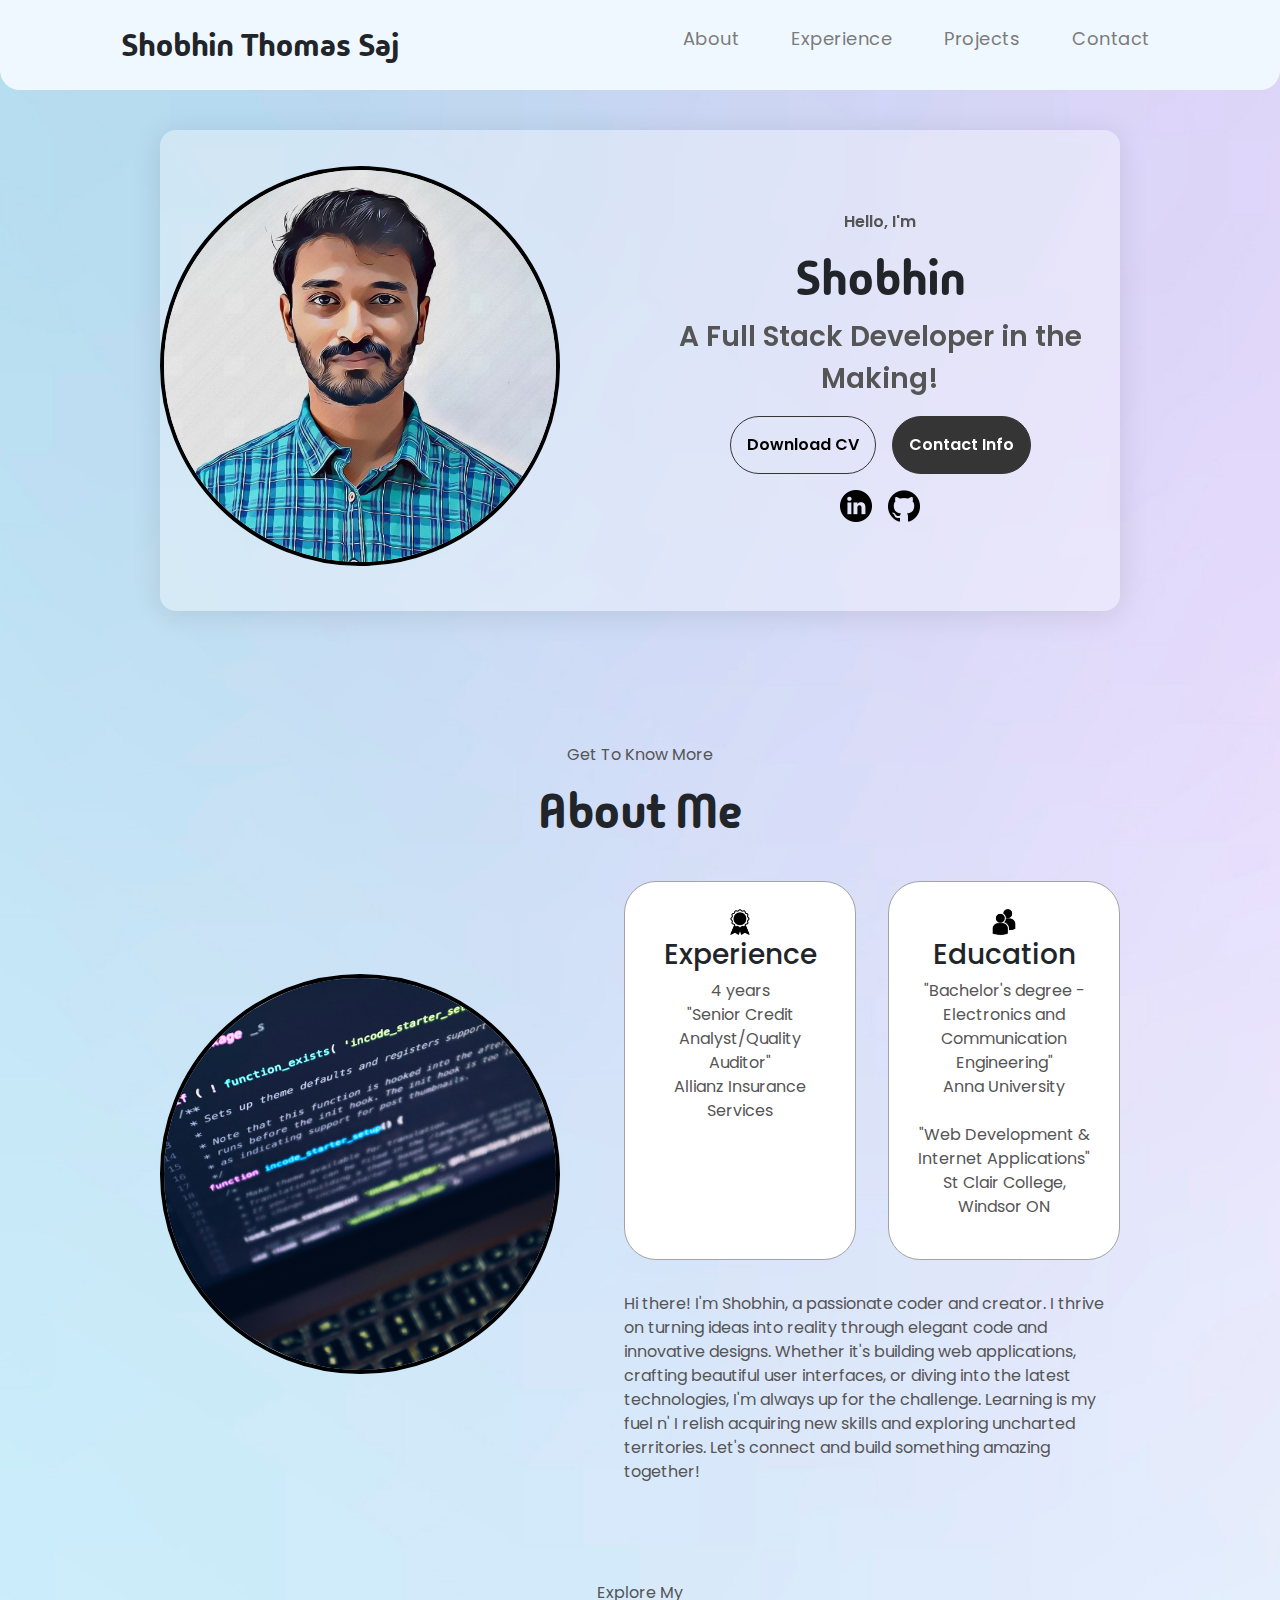
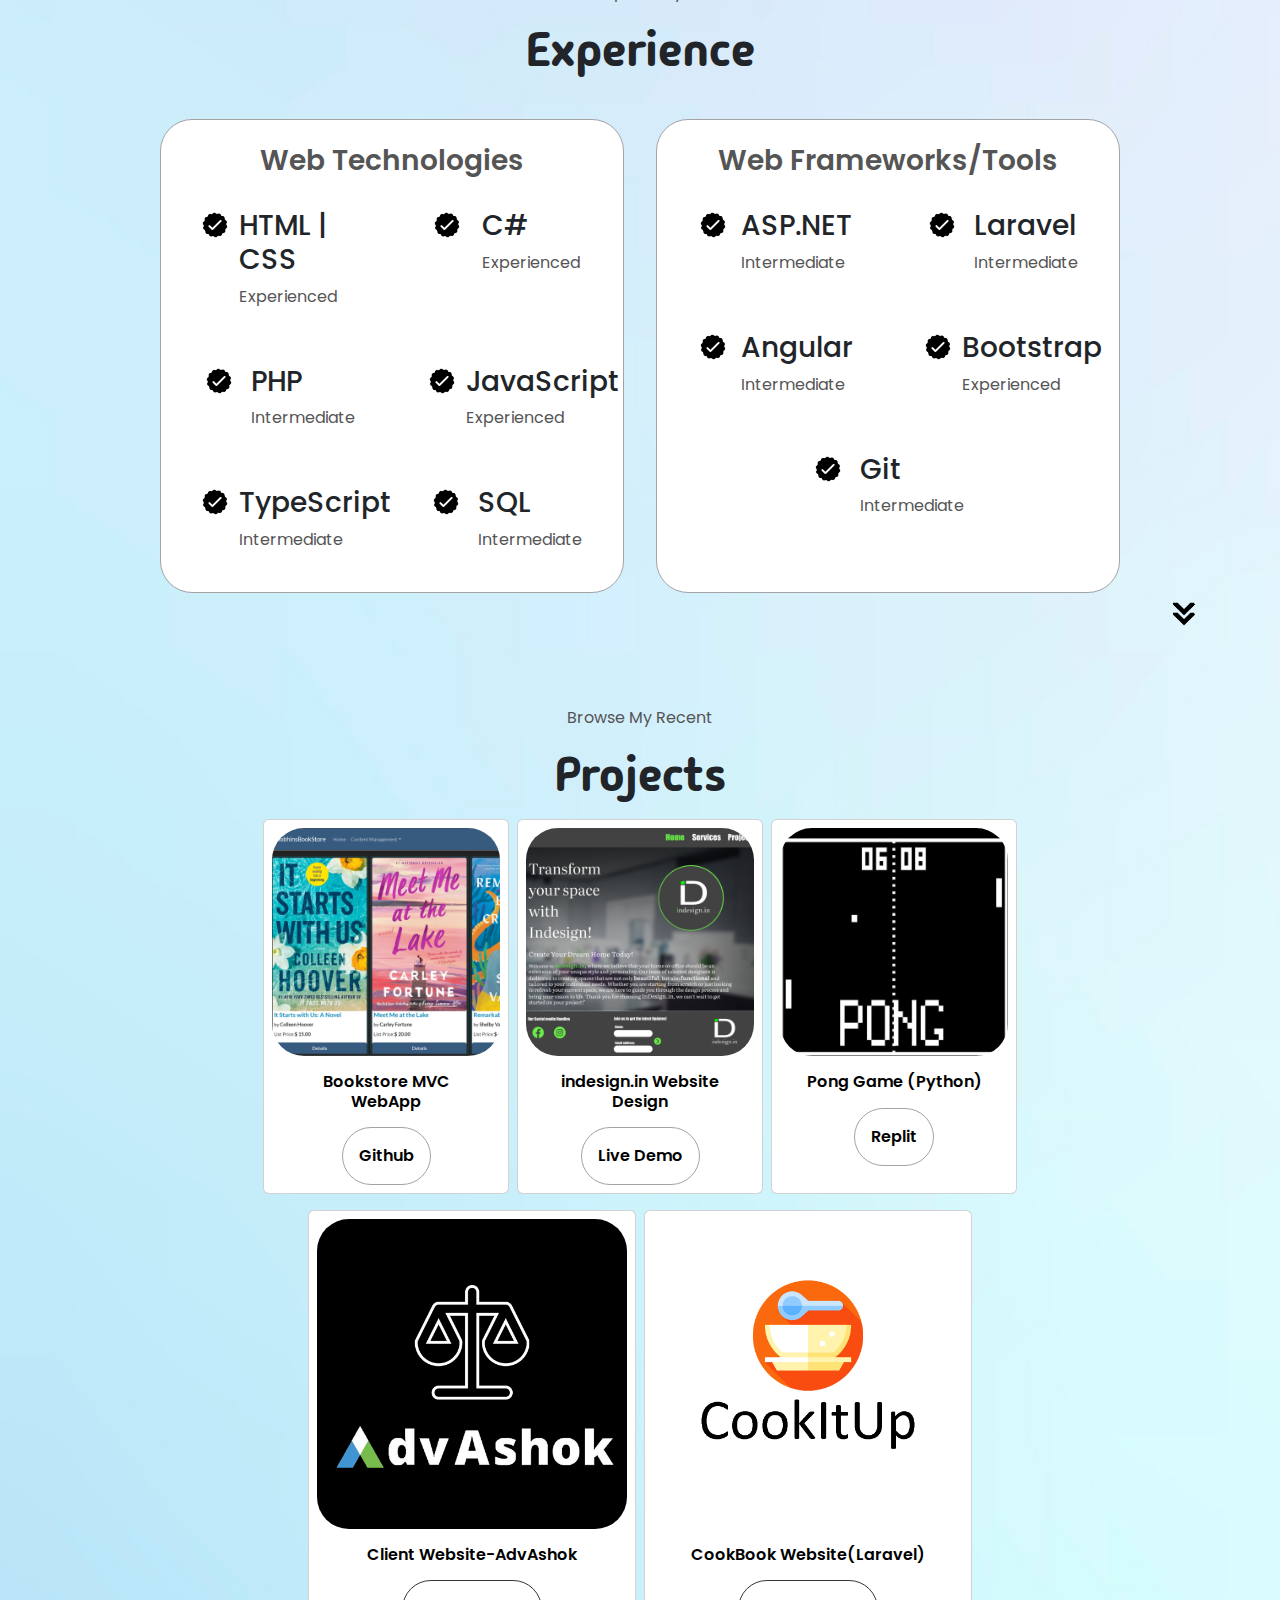
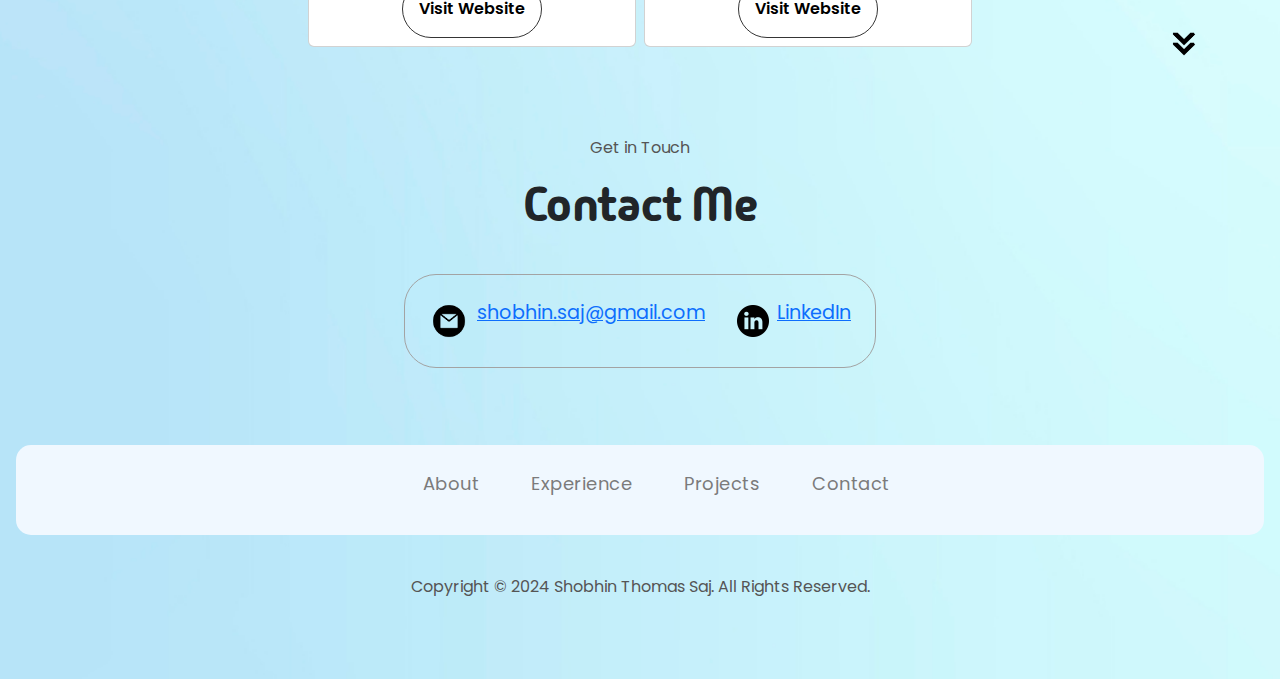
==== commit 86b64ae2: "v0.6" ====
--- a/index.html
+++ b/index.html
@@ -49,14 +49,14 @@
         <p class="section__text__p1">Hello, I'm</p>
         <h1 class="title">Shobhin</h1>
         <p class="section__text__p2">A Full Stack Developer in the Making!</p>
-        <div class="btn-container">
+        <div class="butn-container">
           <button
-            class="btn btn-color-2"
+            class="butn butn-color-2"
             onclick="window.open('./files/resume_shobhinthomassaj.pdf')" id="downloadLink"
           >
             Download CV
           </button>
-          <button class="btn btn-color-1" onclick="location.href='./#contact'">
+          <button class="butn butn-color-1" onclick="location.href='./#contact'">
             Contact Info
           </button>
         </div>
@@ -290,9 +290,9 @@
               />
             </div>
             <h2 class="experience-sub-title project-title fs-6 ">Bookstore MVC WebApp</h2>
-            <div class="btn-container">
+            <div class="butn-container">
               <button
-                class="btn btn-color-2 project-btn "
+                class="butn butn-color-2 project-butn "
                 onclick="location.href='https://github.com/ShobhinSaj/ShobhinsBookStore'"
               >
                 Github
@@ -308,9 +308,9 @@
               />
             </div>
             <h2 class="experience-sub-title project-title fs-6 ">indesign.in Website Design</h2>
-            <div class="btn-container">
+            <div class="butn-container">
               <button
-                class="btn btn-color-2 project-btn"
+                class="butn butn-color-2 project-butn"
                 onclick="location.href='https://www.figma.com/proto/IPpcZdiH5RXrulRKrJvCzx/Indesign?type=design&node-id=0-1&scaling=contain&page-id=0%3A1&starting-point-node-id=1%3A2'"
               >
                 Live Demo
@@ -326,9 +326,9 @@
               />
             </div>
             <h2 class="experience-sub-title project-title fs-6 ">Pong Game (Python)</h2>
-            <div class="btn-container">
+            <div class="butn-container">
               <button
-                class="btn btn-color-2 project-btn"
+                class="butn butn-color-2 project-butn"
                 onclick="location.href='https://replit.com/@Shobhinsaj/Pong'"
               >
                 Replit
@@ -346,9 +346,9 @@
               />
             </div>
             <h2 class="experience-sub-title project-title fs-6 ">Client Website-AdvAshok</h2>
-            <div class="btn-container">
+            <div class="butn-container">
               <button
-                class="btn btn-color-2"
+                class="butn butn-color-2"
                 onclick="location.href='https://sthomassaj.scweb.ca/AdvAshok'"
               >Visit Website</button>
               
@@ -363,9 +363,9 @@
               />
             </div>
             <h2 class="experience-sub-title project-title fs-6 ">CookBook Website(Laravel)</h2>
-            <div class="btn-container">
+            <div class="butn-container">
               <button
-                class="btn btn-color-2"
+                class="butn butn-color-2"
                 onclick="location.href='https://sthomassaj.scweb.ca/cookitup'"
               >Visit Website</button>
               
--- a/style.css
+++ b/style.css
@@ -29,7 +29,7 @@
 /* TRANSITION */
 
 a,
-.btn {
+.butn {
   transition: all 300ms ease;
 }
 
@@ -131,6 +131,7 @@
 }
 
 .hamburger-icon {
+  box-sizing: content-box !important;
   display: flex;
   flex-direction: column;
   justify-content: space-between;
@@ -289,53 +290,52 @@
   height: 2rem;
 }
 img.icon:hover{
-  filter: drop-shadow(0px 12px 16px #4be269);
+ transform: scale(1.2);
 }
 /* BUTTONS */
 
-.btn-container {
+.butn-container {
   display: flex;
   justify-content: center;
   gap: 1rem;
 }
 
-.btn {
+.butn {
   font-weight: 600;
   transition: all 300ms ease;
   padding: 1rem;
-  width: 8rem;
   border-radius: 2rem;
 }
 
-.btn-color-1,
-.btn-color-2 {
+.butn-color-1,
+.butn-color-2 {
   border: rgb(53, 53, 53) 0.1rem solid;
 }
 
-.btn-color-1:hover,
-.btn-color-2:hover {
+.butn-color-1:hover,
+.butn-color-2:hover {
   cursor: pointer;
 }
 
-.btn-color-1,
-.btn-color-2:hover {
+.butn-color-1,
+.butn-color-2:hover {
   background: rgb(53, 53, 53);
   color: white;
 }
 
-.btn-color-1:hover {
+.butn-color-1:hover {
   background: rgb(0, 0, 0);
 }
 
-.btn-color-2 {
+.butn-color-2 {
   background: none;
 }
 
-.btn-color-2:hover {
+.butn-color-2:hover {
   border: rgb(255, 255, 255) 0.1rem solid;
 }
 
-.btn-container {
+.butn-container {
   gap: 1rem;
 }
 
@@ -452,7 +452,7 @@
   color: black;
 }
 
-.project-btn {
+.project-butn {
   color: black;
   border-color: rgb(163, 163, 163);
 }
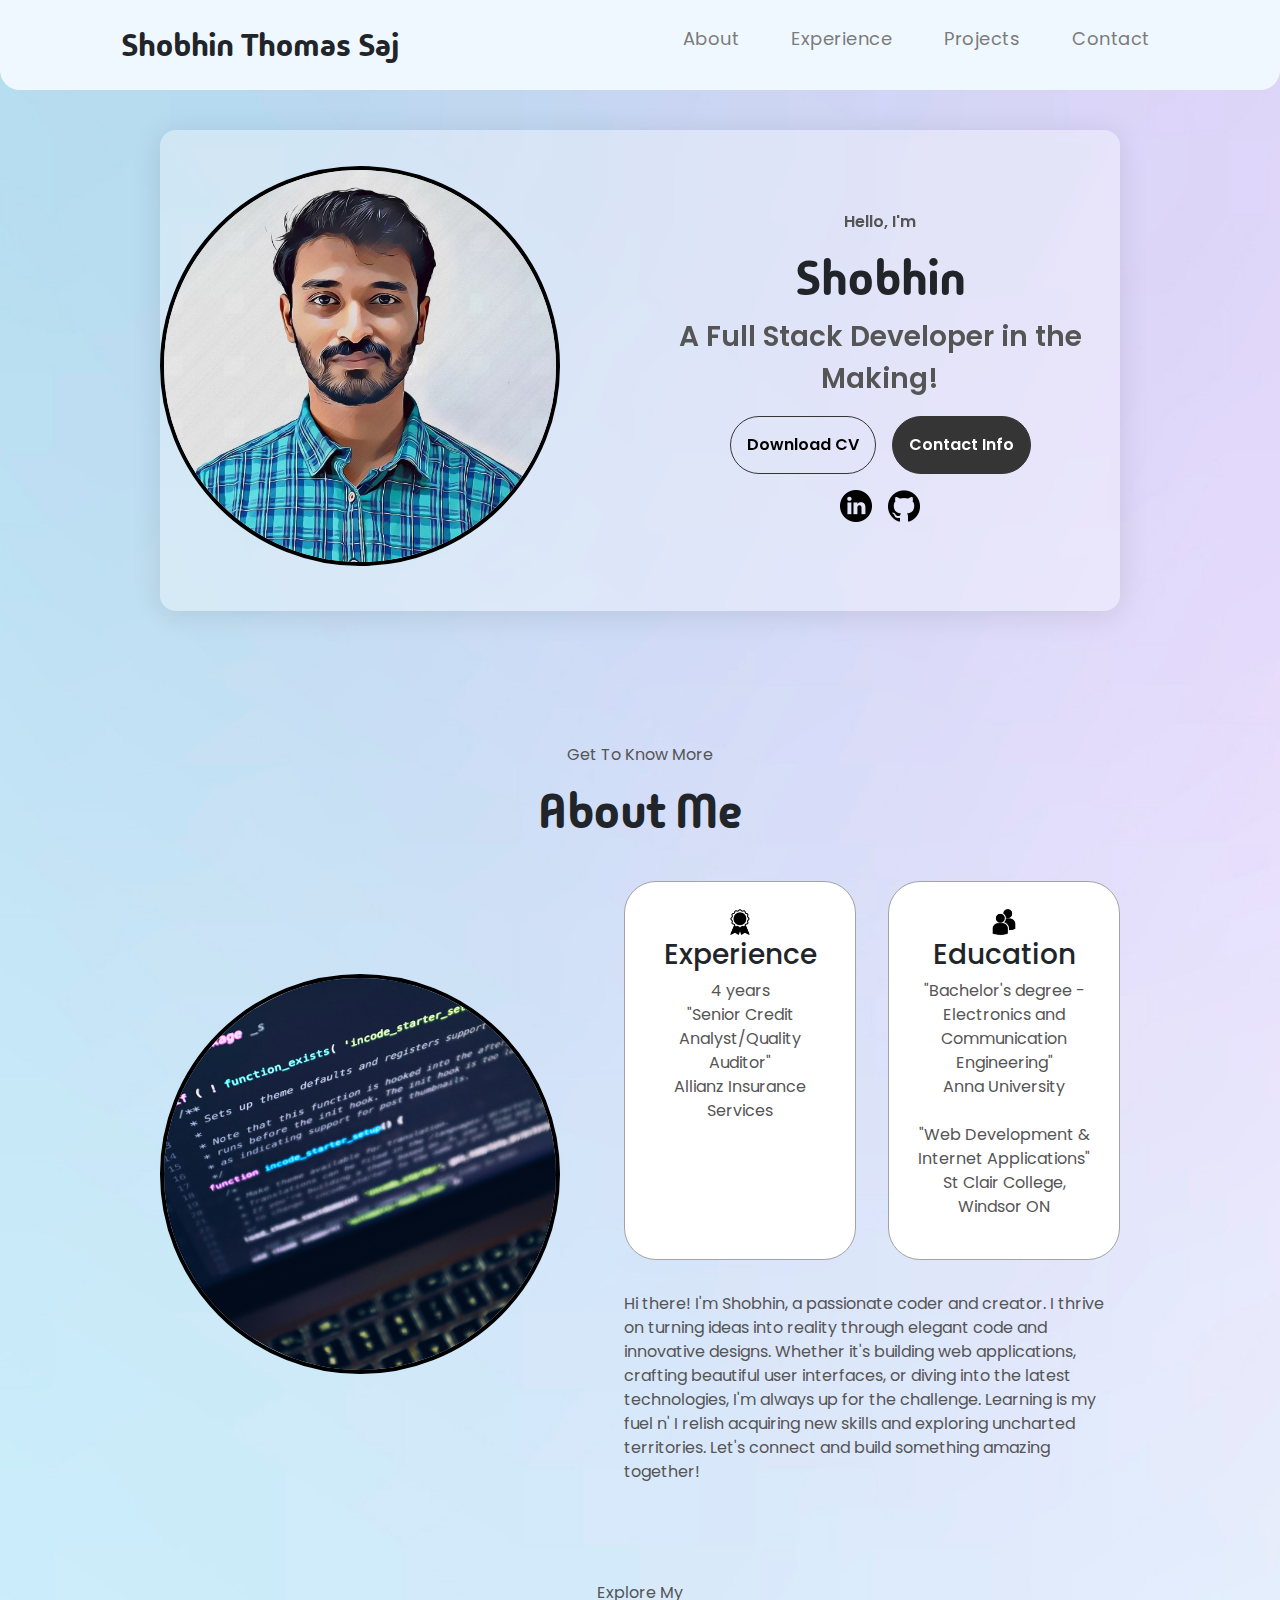
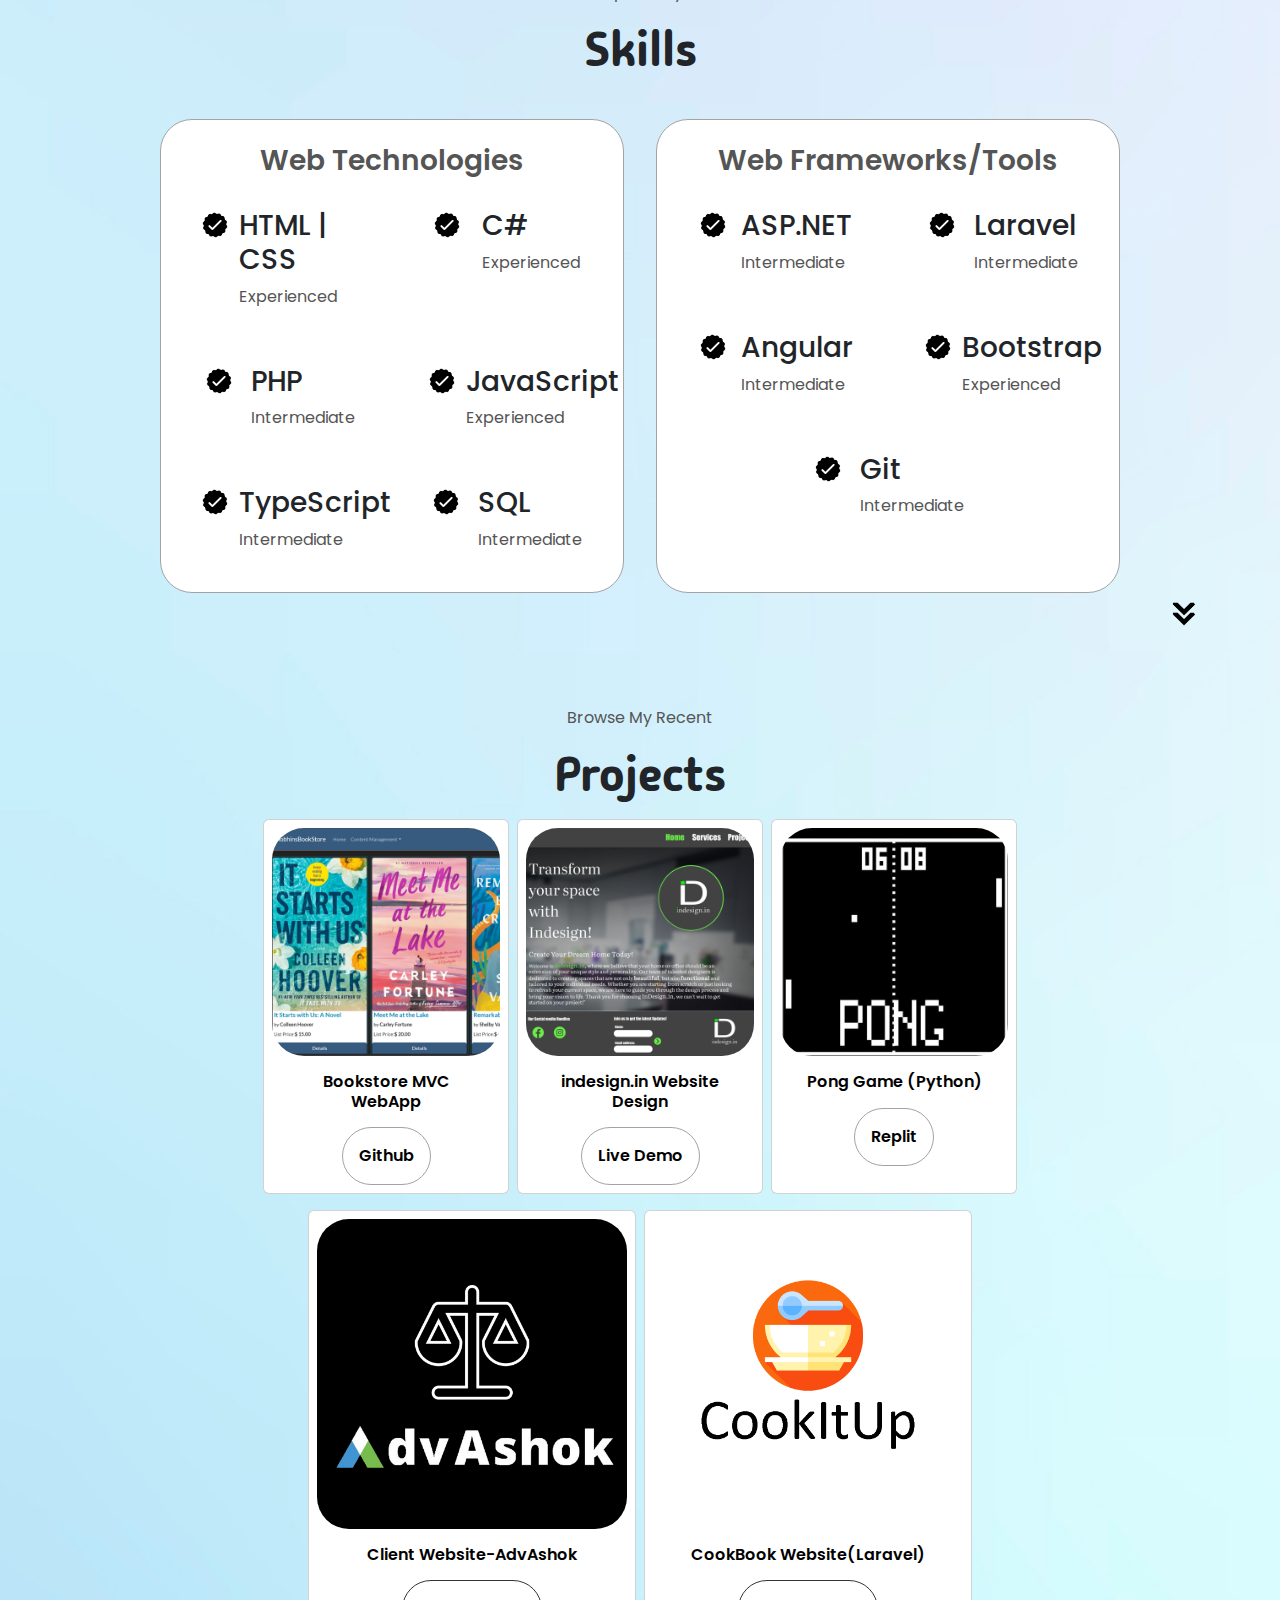
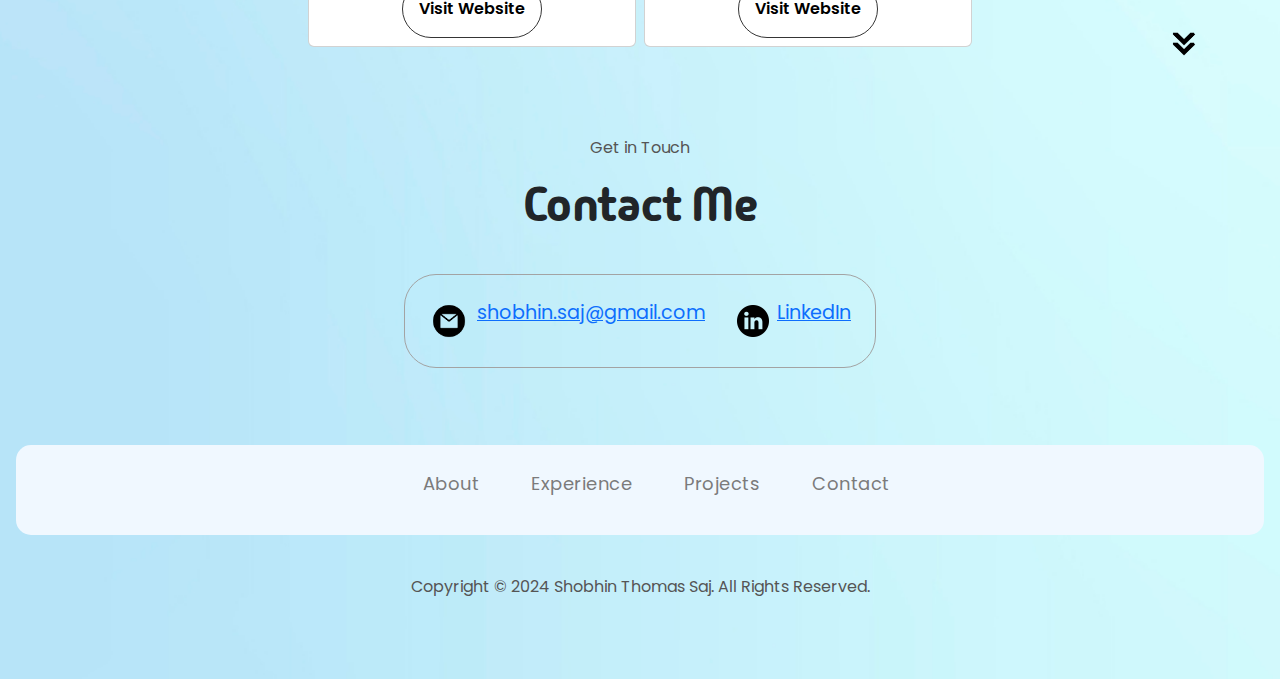
==== commit 000420b0: "v1" ====
--- a/index.html
+++ b/index.html
@@ -132,7 +132,7 @@
     </section>
     <section id="experience">
       <p class="section__text__p1">Explore My</p>
-      <h1 class="title">Experience</h1>
+      <h1 class="title">Skills</h1>
       <div class="experience-details-container">
         <div class="about-containers">
           <div class="details-container">
@@ -336,7 +336,7 @@
               
             </div>
           </div>
-          <!-- / -->
+         
           <div class="card my-2 p-2 rounded-2 text-center col-8 col-md-4">
             <div class="article-container">
               <img
@@ -371,7 +371,7 @@
               
             </div>
           </div>
-          <!-- kk -->
+         
         </div>
       </div>
       <img
@@ -416,6 +416,6 @@
       </nav>
       <p>Copyright &#169; 2024 Shobhin Thomas Saj. All Rights Reserved.</p>
     </footer>
-    <!-- <script src="script.js"></script> -->
+  
   </body>
 </html>
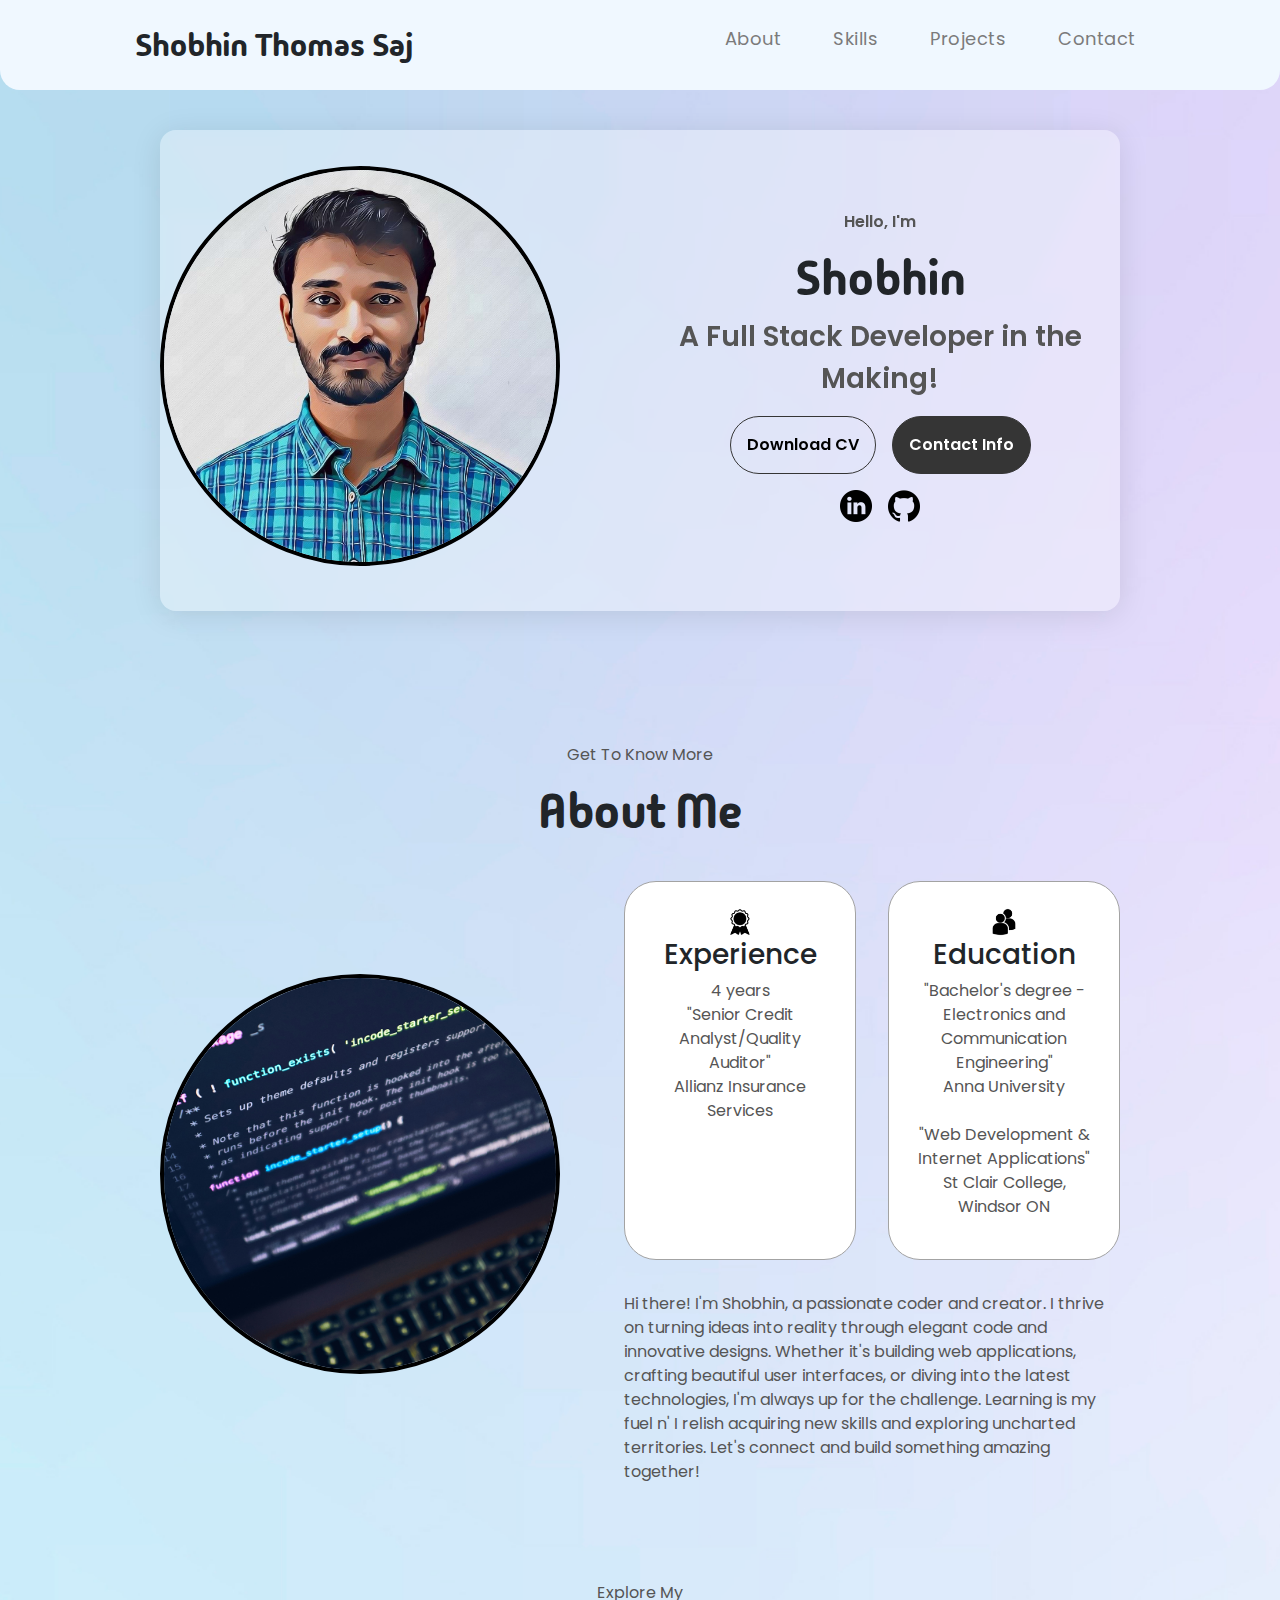
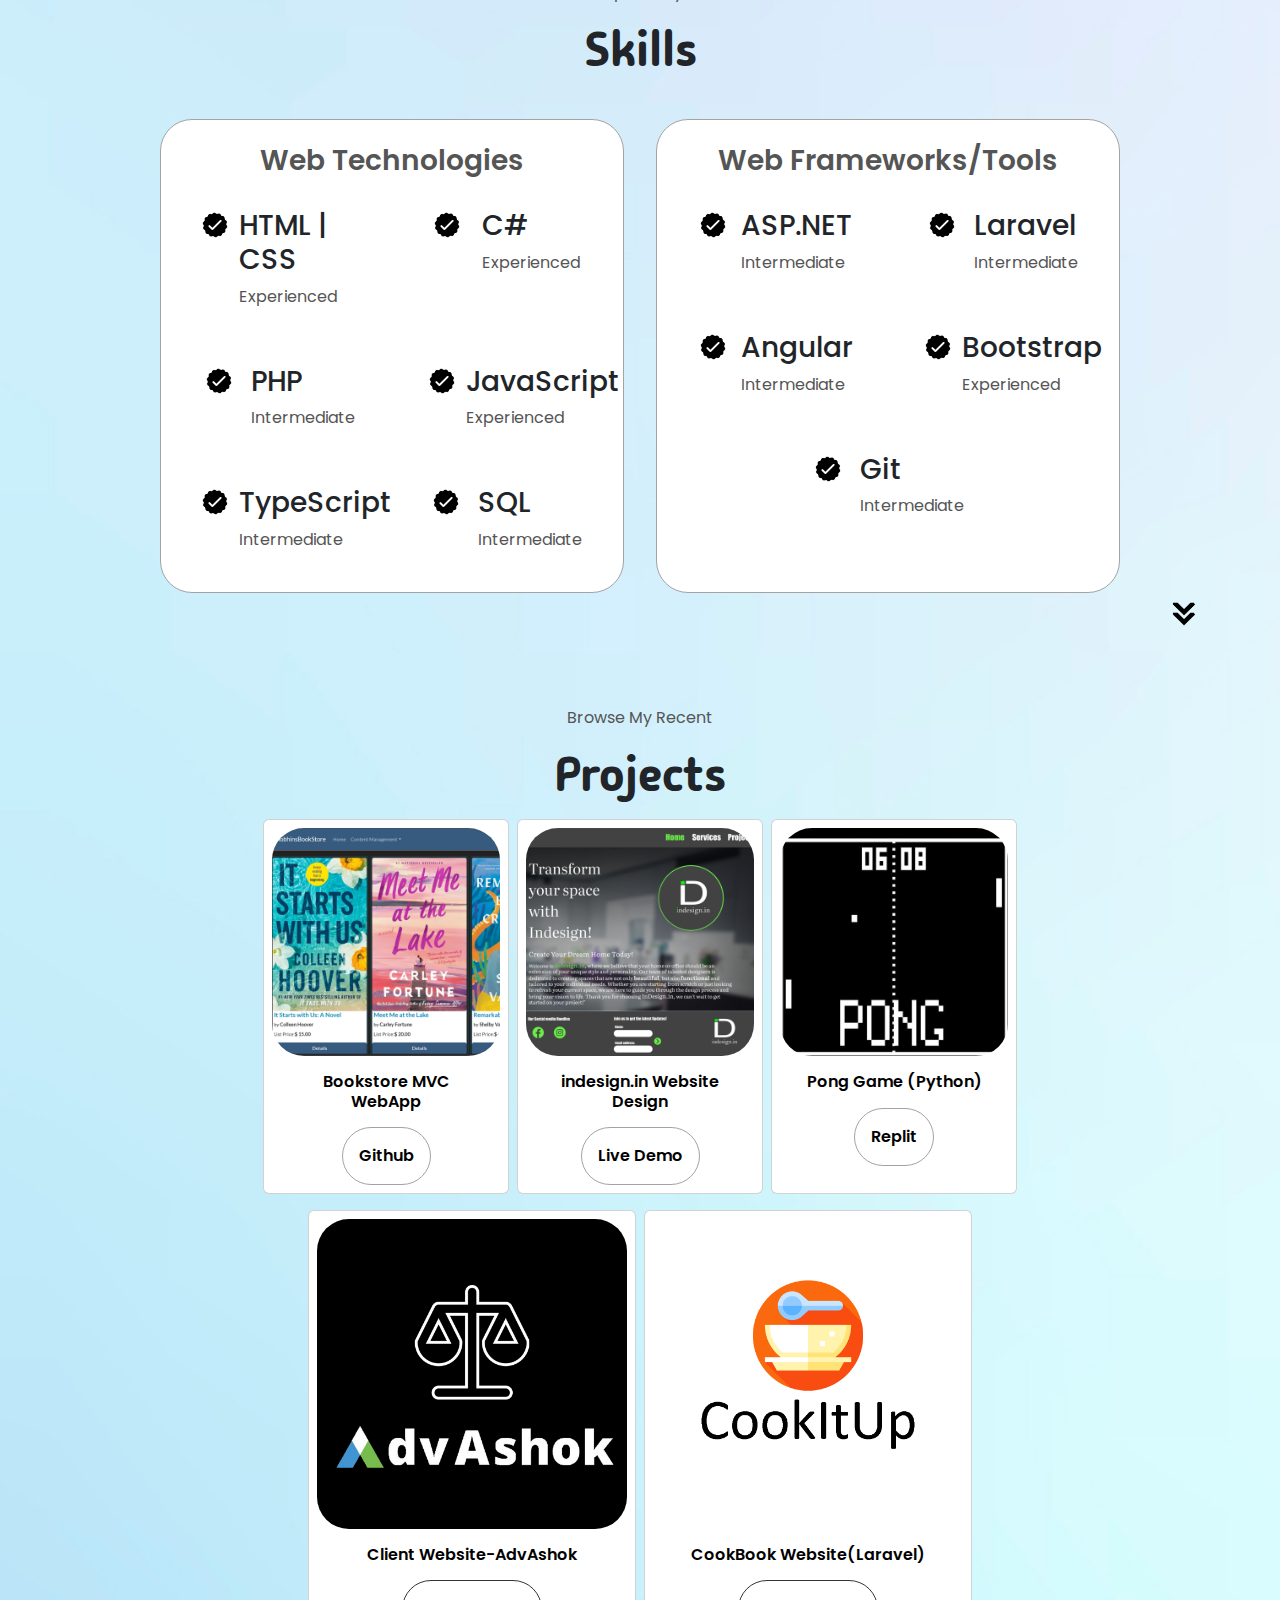
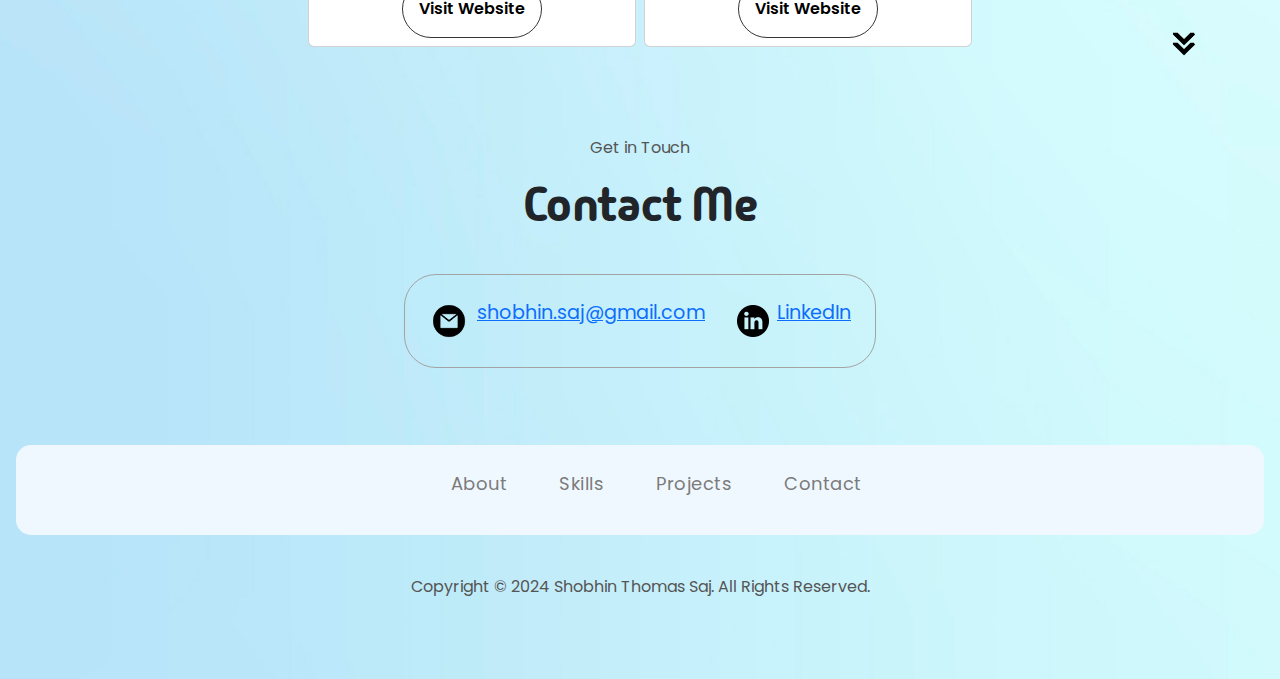
==== commit a624cddf: "navbar updated" ====
--- a/index.html
+++ b/index.html
@@ -19,7 +19,7 @@
       <div>
         <ul class="nav-links">
           <li><a href="#about">About</a></li>
-          <li><a href="#experience">Experience</a></li>
+          <li><a href="#experience">Skills</a></li>
           <li><a href="#projects">Projects</a></li>
           <li><a href="#contact">Contact</a></li>
         </ul>
@@ -35,7 +35,7 @@
         </div>
         <div class="menu-links">
           <li><a href="#about">About</a></li>
-          <li><a href="#experience">Experience</a></li>
+          <li><a href="#experience">Skills</a></li>
           <li><a href="#projects">Projects</a></li>
           <li><a href="#contact">Contact</a></li>
         </div>
@@ -408,7 +408,7 @@
         <div class="nav-links-container">
           <ul class="nav-links">
             <li><a href="#about">About</a></li>
-            <li><a href="#experience">Experience</a></li>
+            <li><a href="#experience">Skills</a></li>
             <li><a href="#projects">Projects</a></li>
             <li><a href="#contact">Contact</a></li>
           </ul>
--- a/style.css
+++ b/style.css
@@ -518,4 +518,4 @@
 }
 .footer-nav{
   border-radius: 15px;
-}+}
